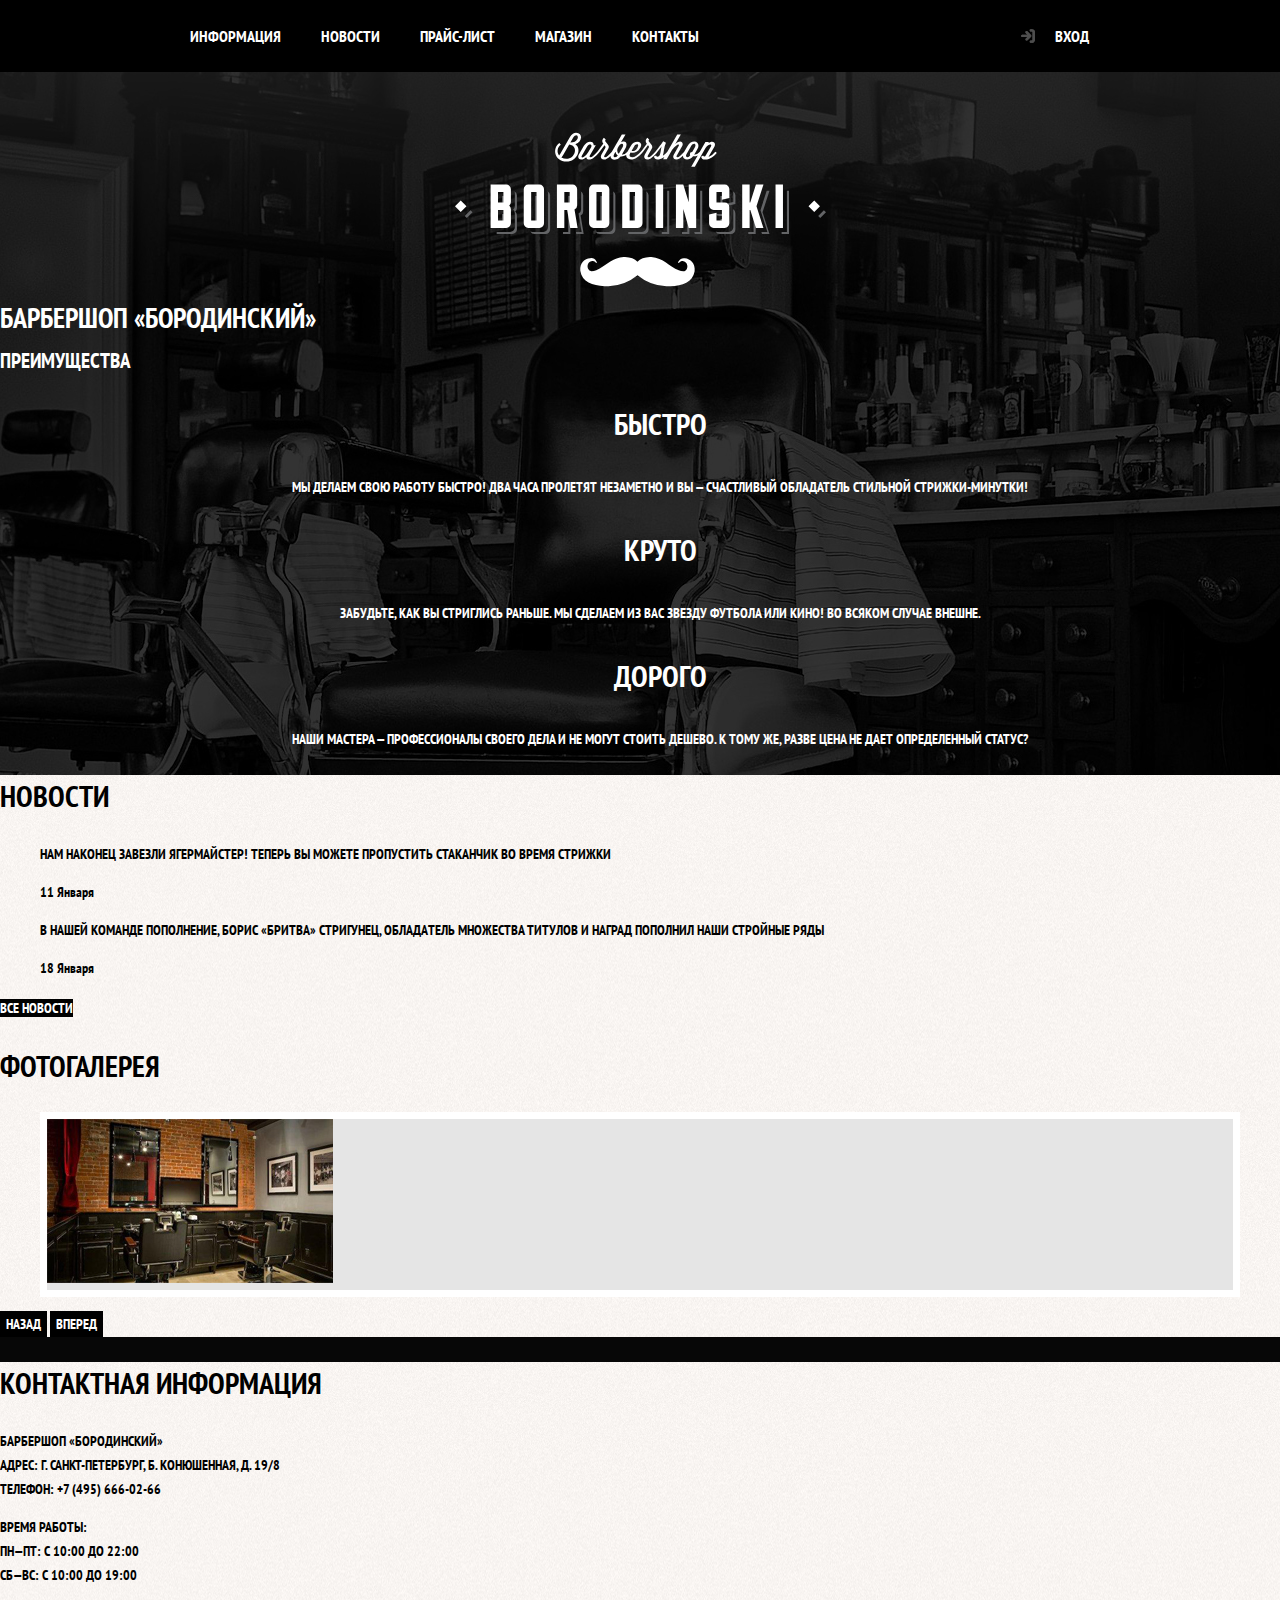
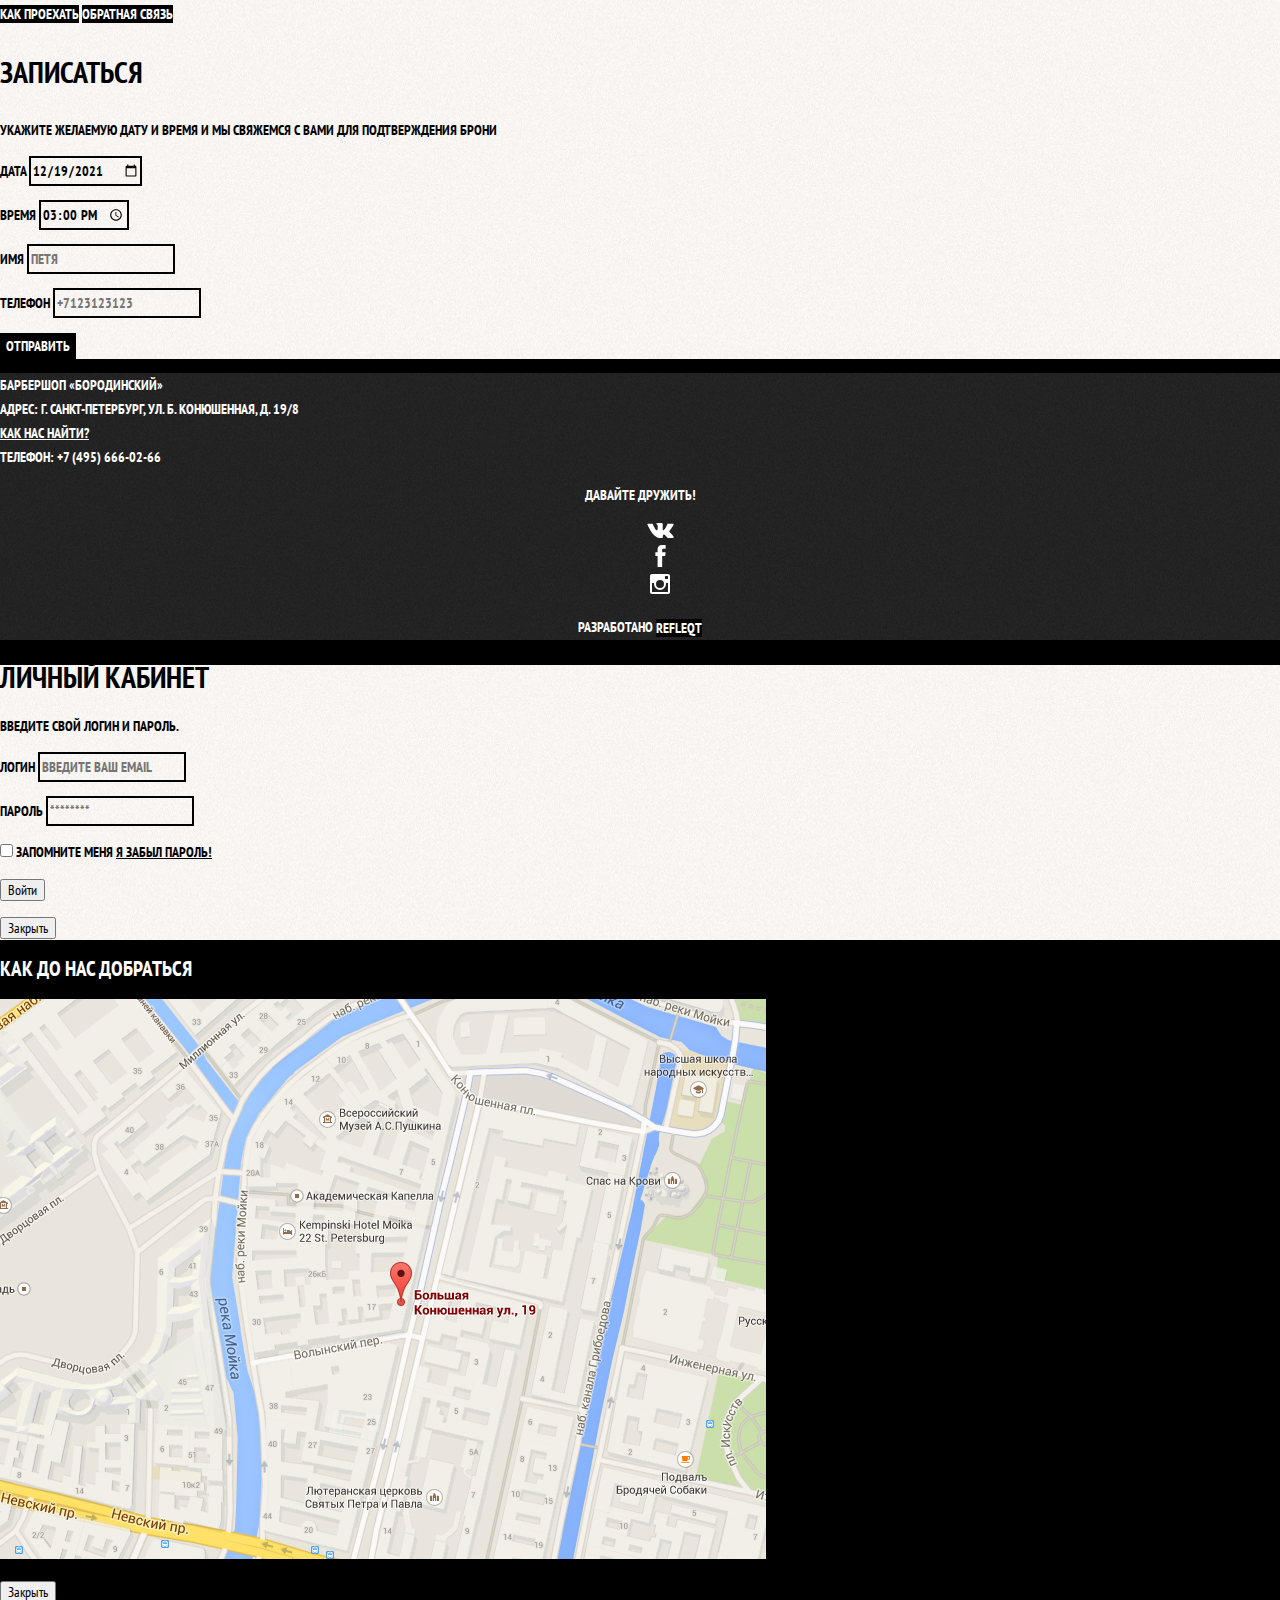
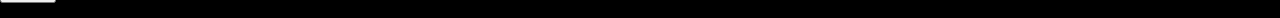
==== index.html @ fb3fcb8c "made a fully styled header with flexbox" ====
<!DOCTYPE html>
<html lang="ru">
  <head>
    <meta charset="UTF-8" />
    <title>Барбершоп «Бородинский»</title>
    <link rel="preconnect" href="https://fonts.googleapis.com" />
    <link rel="preconnect" href="https://fonts.gstatic.com" crossorigin />
    <link
      href="https://fonts.googleapis.com/css2?family=PT+Sans+Narrow:wght@400;700&display=swap subset=latin, cyrillic"
      rel="stylesheet"
    />
    <link rel="stylesheet" type="text/css" href="normalize.css" />
    <link rel="stylesheet" type="text/css" href="style.css" />
  </head>
  <body>
    <header>
      <nav class="main-navigation">
        <a class="main-logo" href="#"
          ><img
            src="img/index-logo.svg"
            width="371"
            height="155"
            alt="Логотип Барбершоп «Бородинский»"
        /></a>
        <div class="navigation-wrapper">
          <div class="container">
            <ul class="site-navigation">
              <li><a href="info.html">Информация</a></li>
              <li><a href="news.html">Новости</a></li>
              <li><a href="price.html">Прайс-лист</a></li>
              <li><a href="catalog.html">Магазин</a></li>
              <li><a href="contact.html">Контакты</a></li>
            </ul>
            <div class="user-navigation">
              <svg
                class="login-icon"
                xmlns="http://www.w3.org/2000/svg"
                width="16"
                height="16"
                viewBox="0 0 16 16"
              >
                <path
                  d="M7.31 9.06l-.08.07-1.43 1.46a1.24 1.24 0 0 0-.23.32 1.17 1.17 0 0 0 .19 1.33 1.15 1.15 0 0 0 .95.37 1.18 1.18 0 0 0 .79-.37l1.85-1.86 1.72-1.72a1.15 1.15 0 0 0 .19-.27 1.11 1.11 0 0 0 .12-.6 1 1 0 0 0-.21-.58c-.14-.17-.29-.32-.44-.48L7.34 3.34a1.1 1.1 0 0 0-1-.28 1.12 1.12 0 0 0-.7.41 1.14 1.14 0 0 0-.27.67 1.19 1.19 0 0 0 .39 1l1.5 1.5.08.08H2.1a1.21 1.21 0 0 0-.72.42 1.15 1.15 0 0 0-.24 1 1.12 1.12 0 0 0 .39.62 1.14 1.14 0 0 0 .78.29h5zM12.51 8v3.93a.59.59 0 0 1-.26.5.67.67 0 0 1-.41.11h-1.27a1.18 1.18 0 0 0-.66.42 1.17 1.17 0 0 0 .21 1.67 1.1 1.1 0 0 0 .69.24h1a6 6 0 0 0 .64 0 2.32 2.32 0 0 0 .73-.24 3 3 0 0 0 .62-.42 3.14 3.14 0 0 0 .71-.86 2.88 2.88 0 0 0 .35-1.42v-8.2a2.51 2.51 0 0 0-.26-.9 3.05 3.05 0 0 0-.88-1.07 2.88 2.88 0 0 0-1.78-.62h-1.32a1.15 1.15 0 0 0-.65.37 1.12 1.12 0 0 0-.31.73 1.1 1.1 0 0 0 .18.67 1.13 1.13 0 0 0 1 .56h1.18a.62.62 0 0 1 .55.56v3.94z"
                  fill="#fff"
                />
                <path
                  d="M7.31 9.06h-5a1.14 1.14 0 0 1-.78-.29 1.12 1.12 0 0 1-.39-.62 1.15 1.15 0 0 1 .24-1 1.21 1.21 0 0 1 .72-.45h5.24l-.08-.08-1.5-1.5a1.19 1.19 0 0 1-.39-1 1.14 1.14 0 0 1 .27-.67 1.12 1.12 0 0 1 .7-.41 1.1 1.1 0 0 1 1 .28l3.39 3.38c.15.15.3.31.44.48a1 1 0 0 1 .21.58 1.11 1.11 0 0 1-.12.6 1.15 1.15 0 0 1-.19.27l-1.72 1.75-1.84 1.86a1.18 1.18 0 0 1-.79.37 1.15 1.15 0 0 1-.95-.37 1.17 1.17 0 0 1-.19-1.33 1.24 1.24 0 0 1 .23-.32l1.43-1.44.08-.07z"
                  fill="#fff"
                />
                <path
                  d="M12.51 8V4.06a.62.62 0 0 0-.51-.57h-1.18a1.13 1.13 0 0 1-1-.56 1.1 1.1 0 0 1-.18-.67 1.12 1.12 0 0 1 .36-.75 1.15 1.15 0 0 1 .65-.37h1.32a2.88 2.88 0 0 1 1.78.62 3.05 3.05 0 0 1 .85 1.04 2.51 2.51 0 0 1 .26.9v8.2a2.88 2.88 0 0 1-.35 1.42 3.14 3.14 0 0 1-.71.86 3 3 0 0 1-.62.42 2.32 2.32 0 0 1-.73.24 5.94 5.94 0 0 1-.64 0h-1a1.1 1.1 0 0 1-.69-.24 1.17 1.17 0 0 1-.21-1.6 1.18 1.18 0 0 1 .66-.42h1.27a.67.67 0 0 0 .41-.11.59.59 0 0 0 .26-.5V8.04z"
                  fill="#fff"
                />
              </svg>
              <a href="login.html">Вход</a>
            </div>
          </div>
        </div>
      </nav>
    </header>
    <main>
      <h1>Барбершоп «Бородинский»</h1>
      <section>
        <h2>Преимущества</h2>
        <ul class="features-list">
          <li class="features-item">
            <h3>Быстро</h3>
            <p>
              Мы делаем свою работу быстро! два часа пролетят незаметно и вы —
              счастливый обладатель стильной стрижки-минутки!
            </p>
          </li>
          <li class="features-item">
            <h3>Круто</h3>
            <p>
              Забудьте, как вы стриглись раньше. Мы сделаем из вас звезду
              футбола или кино! Во всяком случае внешне.
            </p>
          </li>
          <li class="features-item">
            <h3>Дорого</h3>
            <p>
              Наши мастера — профессионалы своего дела и не могут стоить дешево.
              К тому же, разве цена не дает определенный статус?
            </p>
          </li>
        </ul>
      </section>
      <div class="index-columns">
        <section>
          <h2>Новости</h2>
          <ul class="news-list">
            <li class="news-item">
              <p>
                Нам наконец завезли ягермайстер! Теперь вы можете пропустить
                стаканчик во время стрижки
              </p>
              <time datetime="2019-01-11">11 Января</time>
            </li>
            <li class="news-item">
              <p>
                В нашей команде пополнение, борис «бритва» стригунец, обладaтель
                множества титулов и наград пополнил наши стройные ряды
              </p>
              <time datetime="2016-01-18">18 Января</time>
            </li>
          </ul>
          <a href="news.html" class="button">Все новости</a>
        </section>
        <section>
          <h2>Фотогалерея</h2>
          <figure class="gallery-content">
            <a href="#">
              <img
                src="img/photogallery.jpg"
                width="286"
                height="164"
                alt="Интерьер"
              />
            </a>
          </figure>
          <button type="button" class="button">Назад</button>
          <button type="button" class="button">Вперед</button>
        </section>
      </div>
      <div class="index-columns">
        <section>
          <h2>Контактная информация</h2>
          <p>
            Барбершоп «бородинский»<br />
            Адрес: г. санкт-петербург, б. конюшенная, д. 19/8<br />
            Телефон: +7 (495) 666-02-66
          </p>
          <p>
            Время работы:<br />
            Пн—пт: с 10:00 до 22:00<br />
            Сб—вс: с 10:00 до 19:00
          </p>
          <a href="map.html" class="button">Как проехать</a>
          <a href="contacts.html" class="button">Обратная связь</a>
        </section>

        <section>
          <h2>Записаться</h2>
          <p>
            Укажите желаемую дату и время и мы свяжемся с вами для подтверждения
            брони
          </p>
          <div class="appointments">
            <form action="http://barbr/" method="post">
              <p>
                <label for="appointment-date">Дата</label>
                <input
                  id="appointment-date"
                  type="date"
                  name="date"
                  value="2021-12-19"
                />
              </p>
              <p>
                <label for="appointment-time">Время</label>
                <input
                  id="appointment-time"
                  type="time"
                  name="time"
                  value="15:00"
                />
              </p>
              <p>
                <label for="appointment-name">Имя</label>
                <input
                  id="appointment-name"
                  type="text"
                  name="name"
                  value=""
                  placeholder="Петя"
                />
              </p>
              <p>
                <label for="appointment-phone">Телефон</label>
                <input
                  id="appointment-phone"
                  type="phone"
                  name="phone"
                  value=""
                  placeholder="+7123123123"
                />
              </p>
              <button type="submit" class="button">Отправить</button>
            </form>
          </div>
        </section>
      </div>
    </main>

    <footer class="main-footer">
      <div class="footer-contacts">
        <p>
          Барбершоп «бородинский»<br />
          Адрес: г. санкт-петербург, ул. б. конюшенная, д. 19/8<br />
          <a href="map.html">Как нас найти?</a><br />
          Телефон: +7 (495) 666-02-66
        </p>
      </div>
      <div class="footer-socials">
        <p>Давайте дружить!</p>
        <ul>
          <li>
            <a href="#"><img src="img/vk-icon.svg" /></a>
          </li>
          <li>
            <a href="#"><img src="img/fb-icon.svg" /></a>
          </li>
          <li>
            <a href="#"><img src="img/ig-icon.svg" /></a>
          </li>
        </ul>
      </div>
      <div class="footer-copyright">
        <p>
          Разработано
          <a class="button" href="refleqt.ru">REFLEQT</a>
        </p>
      </div>
    </footer>
    <section class="modal modal-login">
      <h2>Личный кабинет</h2>
      <p>Введите свой логин и пароль.</p>
      <form class="login-form" action="http://barbr/login.html" method="post">
        <p>
          <label for="user-login">Логин</label>
          <input
            id="user-login"
            type="email"
            name="email"
            placeholder="Введите ваш email"
          />
        </p>
        <p>
          <label for="user-password">Пароль</label>
          <input
            id="user-password"
            type="password"
            name="password"
            placeholder="********"
          />
        </p>
        <p>
          <input type="checkbox" name="remember" id="remember" />
          <label class="login-checkbox" for="remeber">Запомните меня</label>
          <a href="#" class="restore">Я забыл пароль!</a>
        </p>
        <p>
          <button type="submit" name="Войти">Войти</button>
        </p>
      </form>
      <button type="button">Закрыть</button>
    </section>

    <section>
      <h2>Как до нас добраться</h2>
      <p>
        <img
          src="img/map.jpg"
          height="560"
          width="766"
          alt="Офис компании по адресу: ул. Большая Конюшенная д. 19/8 Санкт-Петербург"
        />
      </p>
      <p>
        <button type="button">Закрыть</button>
      </p>
    </section>
  </body>
</html>
---- style.css ----
body {
  margin: 0px;
  padding: 0px;
  font-family: "PT Sans Narrow", Arial, sans-serif;
  font-size: 14px;
  line-height: 24px;
  font-weight: 700;
  color: #ffffff;
  text-transform: uppercase;
  background-color: #000000;
  background-image: url(img/background.jpg);
  background-position: top, center;
  background-repeat: no-repeat;
}

a {
  text-decoration: none;
}

.button {
  font: inherit;
  text-align: center;
  text-transform: uppercase;
  color: white;
  background-color: black;
  vertical-align: middle;
  border: none;
}

.button:hover,
.button:focus,
.button:active {
  background-color: #663d15;
}

.container {
  width: 940px;
  margin: 0 auto;
  padding: 0 10px;
}

.navigation-wrapper {
  background-color: #000000;
  width: 100%;
  margin-bottom: 60px;
  height: 72px;
}

.main-navigation {
  font-size: 16px;
  line-height: 20px;
  color: #ffffff;
  display: flex;
  flex-direction: column;
  align-items: center;
}

.main-logo {
  order: 2;
  width: 371px;
  height: 155px;
}

.site-navigation,
.user-navigation {
  list-style: none;
  padding: 0;
  margin: 0;
}

.navigation-wrapper .container {
  display: flex;
  justify-content: space-between;
  align-items: center;
}

.site-navigation {
  display: flex;
}

.site-navigation a {
  display: flex;
  color: inherit;
  padding: 26px 20px;
  align-content: center;
}

.user-navigation {
  display: flex;
  justify-content: space-between;
  position: relative;
}

.login-icon {
  position: absolute;
  top: 28px;
  left: 19px;
}

.login-icon path {
  fill: #4d4d4d;
}

.login-icon path:hover {
}

.user-navigation a {
  color: inherit;
  padding: 26px 21px 26px 54px;
}

.site-navigation li:hover,
.site-navigation li:focus,
.user-navigation a:hover {
  background-color: #242424;
}

.user-navigation:hover path {
  fill: #ffffff;
}

.features-list {
  list-style: none;
}

.features-item {
  text-align: center;
}

.features-item h3 {
  font-size: 30px;
  line-height: 42px;
}

.index-columns {
  color: black;
  background-color: #f8f5f2;
  background-image: url(img/background-pattern.jpg);
  background-repeat: repeat;
  background-position: 0 0;
}

.index-columns h2 {
  font-size: 30px;
  line-height: 42px;
}

.news-list {
  list-style: none;
}

.news-item time {
  text-transform: none;
}

.gallery-content {
  background-color: #e5e5e5;
  border: 7px solid #ffffff;
}

.appointments input {
  font: inherit;
  text-transform: uppercase;
  border: 2px solid #000000;
  background-color: transparent;
  outline: none;
}

.appointments input:focus {
  border: 2px solid #663d15;
}

.main-footer {
  color: #ffffff;
  background-color: #212121;
  background-image: url(img/footer-pattern.png);
  background-repeat: repeat;
  background-position: 0 0;
}

.footer-contacts a {
  color: #ffffff;
  text-decoration: underline;
}

.footer-socials {
  text-align: center;
}

.footer-socials ul {
  list-style: none;
}

.footer-copyright {
  text-align: center;
}

.footer-copyright .button:hover,
.footer-copyright .button:focus {
  color: #000000;
  background-color: #ffffff;
}

.modal {
  background-color: #f8f5f2;
  background-image: url(img/background-pattern.jpg);
  background-position: 0 0;
  background-repeat: repeat;
  color: #000000;
}

.modal h2 {
  font-size: 30px;
  line-height: 24px;
}

.login-form input[type="email"],
.login-form input[type="password"] {
  font: inherit;
  color: #000000;
  text-transform: uppercase;
  background-color: transparent;
  outline: none;
  border: 2px solid #000000;
}

.login-form input:hover {
  border-color: #663d15;
}

.login-checkbox :hover,
.login-checkbox :focus {
  color: #663d15;
}

.restore {
  color: #000000;
  text-decoration: underline;
}
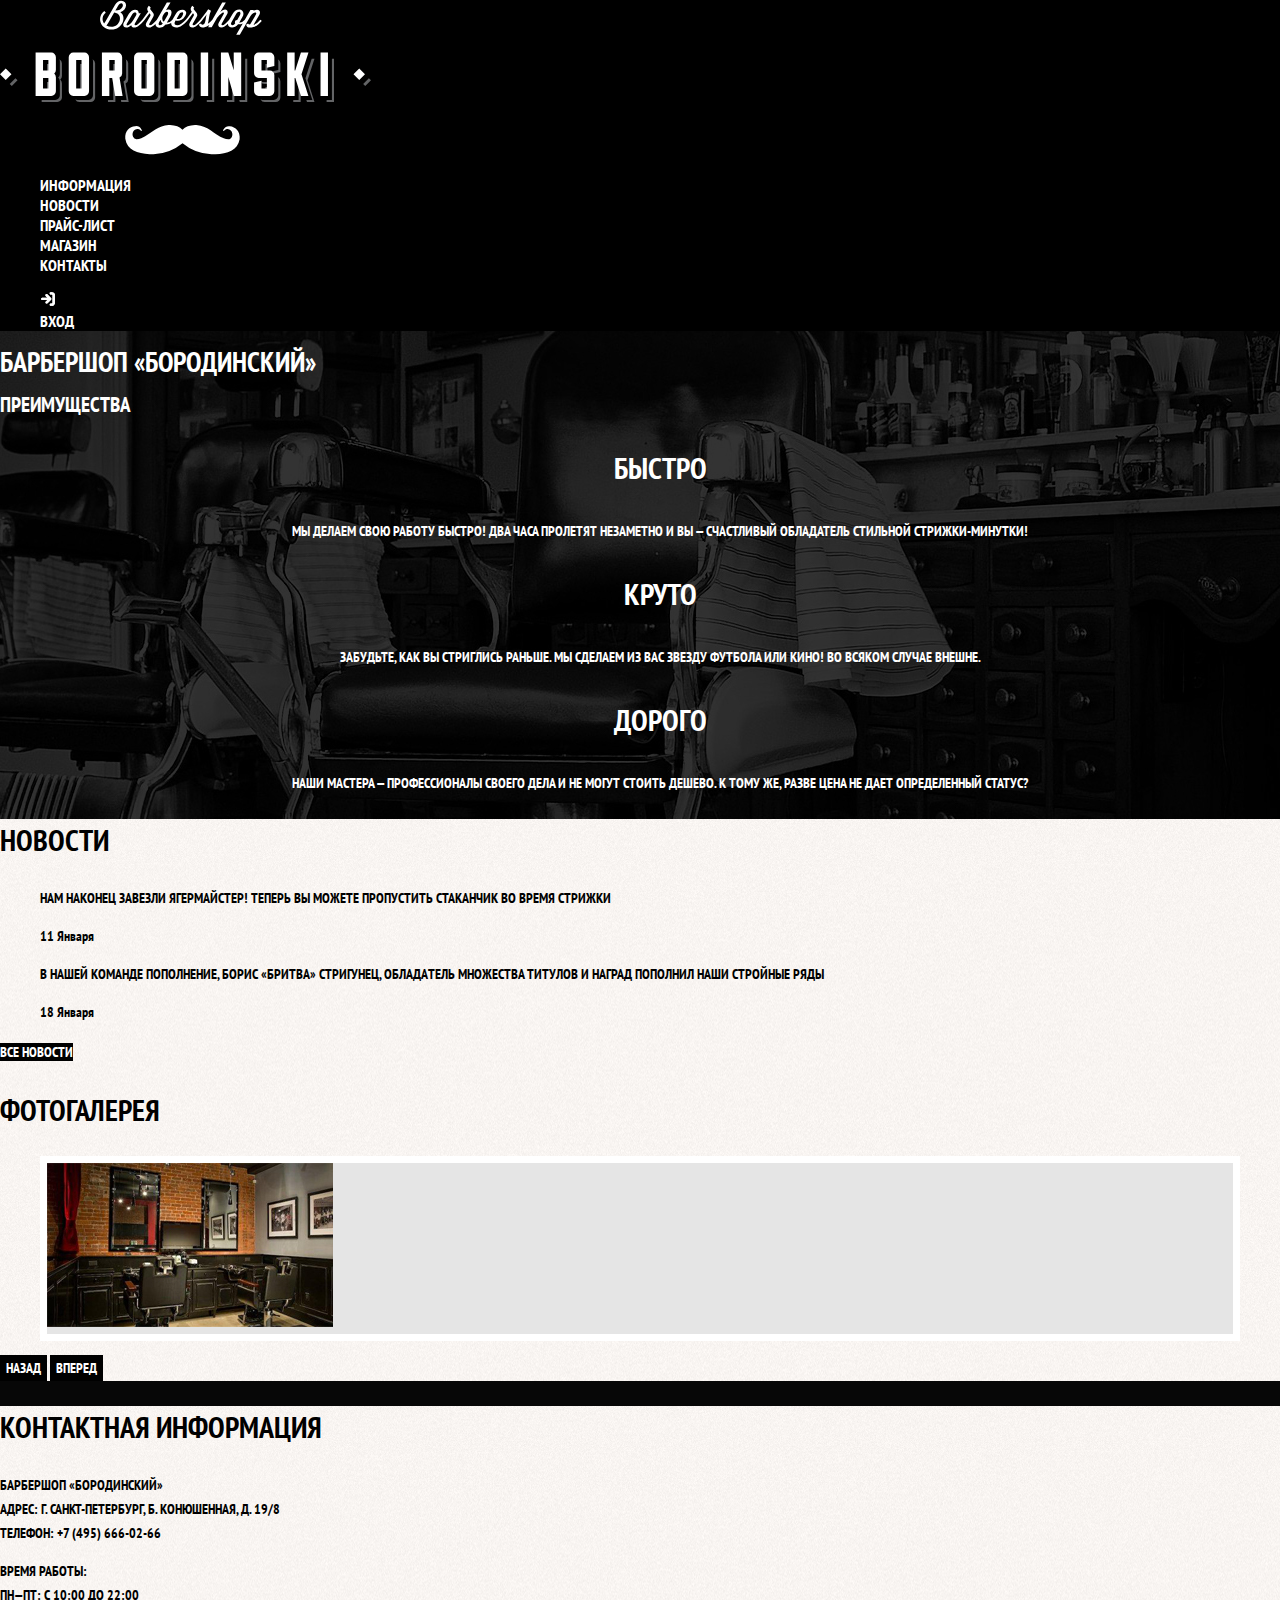
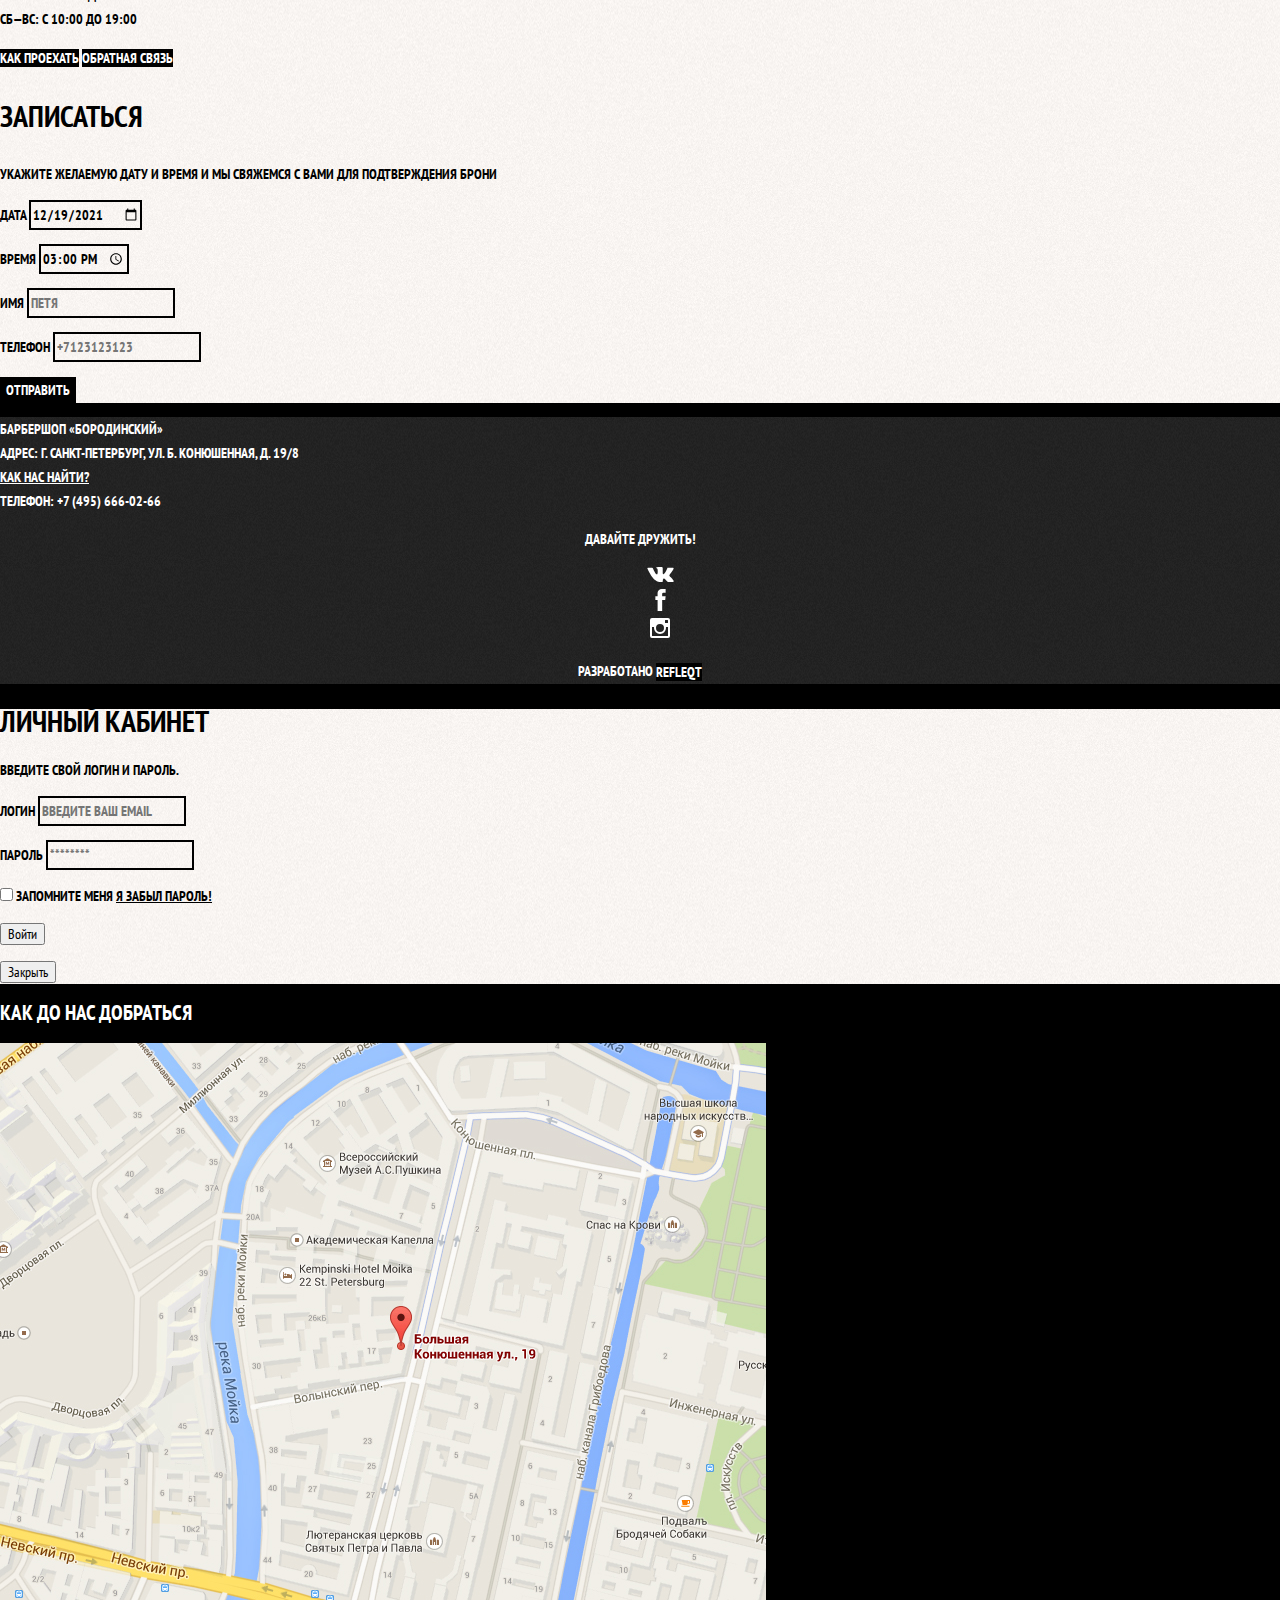
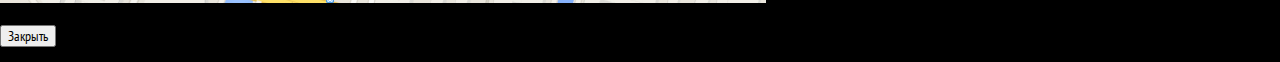
==== commit 737361c8: "Revert "made a fully styled header with flexbox"" ====
--- a/index.html
+++ b/index.html
@@ -1,275 +1,173 @@
 <!DOCTYPE html>
 <html lang="ru">
-  <head>
-    <meta charset="UTF-8" />
-    <title>Барбершоп «Бородинский»</title>
-    <link rel="preconnect" href="https://fonts.googleapis.com" />
-    <link rel="preconnect" href="https://fonts.gstatic.com" crossorigin />
-    <link
-      href="https://fonts.googleapis.com/css2?family=PT+Sans+Narrow:wght@400;700&display=swap subset=latin, cyrillic"
-      rel="stylesheet"
-    />
-    <link rel="stylesheet" type="text/css" href="normalize.css" />
-    <link rel="stylesheet" type="text/css" href="style.css" />
-  </head>
-  <body>
-    <header>
-      <nav class="main-navigation">
-        <a class="main-logo" href="#"
-          ><img
-            src="img/index-logo.svg"
-            width="371"
-            height="155"
-            alt="Логотип Барбершоп «Бородинский»"
-        /></a>
-        <div class="navigation-wrapper">
-          <div class="container">
-            <ul class="site-navigation">
-              <li><a href="info.html">Информация</a></li>
-              <li><a href="news.html">Новости</a></li>
-              <li><a href="price.html">Прайс-лист</a></li>
-              <li><a href="catalog.html">Магазин</a></li>
-              <li><a href="contact.html">Контакты</a></li>
-            </ul>
-            <div class="user-navigation">
-              <svg
-                class="login-icon"
-                xmlns="http://www.w3.org/2000/svg"
-                width="16"
-                height="16"
-                viewBox="0 0 16 16"
-              >
-                <path
-                  d="M7.31 9.06l-.08.07-1.43 1.46a1.24 1.24 0 0 0-.23.32 1.17 1.17 0 0 0 .19 1.33 1.15 1.15 0 0 0 .95.37 1.18 1.18 0 0 0 .79-.37l1.85-1.86 1.72-1.72a1.15 1.15 0 0 0 .19-.27 1.11 1.11 0 0 0 .12-.6 1 1 0 0 0-.21-.58c-.14-.17-.29-.32-.44-.48L7.34 3.34a1.1 1.1 0 0 0-1-.28 1.12 1.12 0 0 0-.7.41 1.14 1.14 0 0 0-.27.67 1.19 1.19 0 0 0 .39 1l1.5 1.5.08.08H2.1a1.21 1.21 0 0 0-.72.42 1.15 1.15 0 0 0-.24 1 1.12 1.12 0 0 0 .39.62 1.14 1.14 0 0 0 .78.29h5zM12.51 8v3.93a.59.59 0 0 1-.26.5.67.67 0 0 1-.41.11h-1.27a1.18 1.18 0 0 0-.66.42 1.17 1.17 0 0 0 .21 1.67 1.1 1.1 0 0 0 .69.24h1a6 6 0 0 0 .64 0 2.32 2.32 0 0 0 .73-.24 3 3 0 0 0 .62-.42 3.14 3.14 0 0 0 .71-.86 2.88 2.88 0 0 0 .35-1.42v-8.2a2.51 2.51 0 0 0-.26-.9 3.05 3.05 0 0 0-.88-1.07 2.88 2.88 0 0 0-1.78-.62h-1.32a1.15 1.15 0 0 0-.65.37 1.12 1.12 0 0 0-.31.73 1.1 1.1 0 0 0 .18.67 1.13 1.13 0 0 0 1 .56h1.18a.62.62 0 0 1 .55.56v3.94z"
-                  fill="#fff"
-                />
-                <path
-                  d="M7.31 9.06h-5a1.14 1.14 0 0 1-.78-.29 1.12 1.12 0 0 1-.39-.62 1.15 1.15 0 0 1 .24-1 1.21 1.21 0 0 1 .72-.45h5.24l-.08-.08-1.5-1.5a1.19 1.19 0 0 1-.39-1 1.14 1.14 0 0 1 .27-.67 1.12 1.12 0 0 1 .7-.41 1.1 1.1 0 0 1 1 .28l3.39 3.38c.15.15.3.31.44.48a1 1 0 0 1 .21.58 1.11 1.11 0 0 1-.12.6 1.15 1.15 0 0 1-.19.27l-1.72 1.75-1.84 1.86a1.18 1.18 0 0 1-.79.37 1.15 1.15 0 0 1-.95-.37 1.17 1.17 0 0 1-.19-1.33 1.24 1.24 0 0 1 .23-.32l1.43-1.44.08-.07z"
-                  fill="#fff"
-                />
-                <path
-                  d="M12.51 8V4.06a.62.62 0 0 0-.51-.57h-1.18a1.13 1.13 0 0 1-1-.56 1.1 1.1 0 0 1-.18-.67 1.12 1.12 0 0 1 .36-.75 1.15 1.15 0 0 1 .65-.37h1.32a2.88 2.88 0 0 1 1.78.62 3.05 3.05 0 0 1 .85 1.04 2.51 2.51 0 0 1 .26.9v8.2a2.88 2.88 0 0 1-.35 1.42 3.14 3.14 0 0 1-.71.86 3 3 0 0 1-.62.42 2.32 2.32 0 0 1-.73.24 5.94 5.94 0 0 1-.64 0h-1a1.1 1.1 0 0 1-.69-.24 1.17 1.17 0 0 1-.21-1.6 1.18 1.18 0 0 1 .66-.42h1.27a.67.67 0 0 0 .41-.11.59.59 0 0 0 .26-.5V8.04z"
-                  fill="#fff"
-                />
-              </svg>
-              <a href="login.html">Вход</a>
-            </div>
-          </div>
+<head>
+	<meta charset="UTF-8">
+	<title>Барбершоп «Бородинский»</title>
+	<link rel="preconnect" href="https://fonts.googleapis.com">
+	<link rel="preconnect" href="https://fonts.gstatic.com" crossorigin>
+	<link href="https://fonts.googleapis.com/css2?family=PT+Sans+Narrow:wght@400;700&display=swap subset=latin, cyrillic" rel="stylesheet">
+	<link rel="stylesheet" type="text/css" href="normalize.css">
+	<link rel="stylesheet" type="text/css" href="style.css">
+</head>
+<body>
+	<header>
+		<nav class="main-navigation">
+			 <a>
+				<img src="img/index-logo.svg" width="371" height="155" alt="Логотип Барбершоп «Бородинский»">
+			 </a>
+			<ul class="site-navigation">
+				<li><a href="info.html">Информация</a></li>
+				<li><a href="news.html">Новости</a></li>
+				<li><a href="price.html">Прайс-лист</a></li>
+				<li><a href="catalog.html">Магазин</a></li>
+				<li><a href="contact.html">Контакты</a></li>
+			</ul>
+			<ul class="user-navigation">
+				<li><img src="img/login-icon.svg"></li>
+				<li><a href="login.html">Вход</a></li>
+			</ul>
+		</nav>
+	</header>
+	<main>
+		<h1>Барбершоп «Бородинский»</h1>
+		<section>
+			<h2>Преимущества</h2>
+			<ul class="features-list">
+				<li class="features-item">
+					<h3>Быстро</h3>
+					<p>Мы делаем свою работу быстро! два часа пролетят незаметно и вы — счастливый обладатель стильной стрижки-минутки!</p>
+				</li>
+				<li class="features-item">
+					<h3>Круто</h3>
+					<p>Забудьте, как вы стриглись раньше. Мы сделаем из вас звезду футбола или кино! Во всяком случае внешне.</p>
+				</li>
+				<li class="features-item">
+					<h3>Дорого</h3>
+					<p>Наши мастера — профессионалы своего дела и не могут стоить дешево. К тому же, разве цена не дает определенный статус?</p>
+				</li>
+			</ul>
+		</section>
+		<div class="index-columns">
+			<section>
+				<h2>Новости</h2>
+				<ul class="news-list">
+					<li class="news-item">
+						<p>Нам наконец завезли ягермайстер! Теперь вы можете пропустить стаканчик во время стрижки</p>
+						<time datetime="2019-01-11">11 Января</time>
+					</li>
+					<li class="news-item">
+						<p>В нашей команде пополнение, борис «бритва» стригунец, обладaтель множества титулов и наград пополнил наши стройные ряды</p>
+						<time datetime="2016-01-18">18 Января</time>
+					</li>
+				</ul>
+				<a href="news.html" class="button">Все новости</a>
+			</section>
+			<section>
+				<h2>Фотогалерея</h2>
+				<figure class="gallery-content">
+					<a href="#">
+						<img src="img/photogallery.jpg" width="286" height="164" alt="Интерьер">
+					</a>
+				</figure>
+				<button type="button" class="button">Назад</button>
+				<button type="button" class="button">Вперед</button>
+			</section>
+		</div>
+		<div class="index-columns">
+			<section>
+				<h2>Контактная информация</h2>
+				<p>
+					Барбершоп «бородинский»<br>
+					Адрес: г. санкт-петербург, б. конюшенная, д. 19/8<br>
+					Телефон: +7 (495) 666-02-66
+				</p>
+				<p>
+					Время работы:<br> 
+					Пн—пт: с 10:00 до 22:00<br>
+					Сб—вс: с 10:00 до 19:00
+				</p>
+				<a href="map.html" class="button">Как проехать</a>
+				<a href="contacts.html" class="button">Обратная связь</a>
+			</section>
+			
+			<section>
+				<h2>Записаться</h2>
+				<p>Укажите желаемую дату и время и мы свяжемся с вами для подтверждения брони</p>
+				<div class="appointments">
+					<form action="http://barbr/" method="post">
+						<p>
+							<label for="appointment-date">Дата</label> <input id="appointment-date" type="date" name="date" value="2021-12-19">
+						</p>
+						<p>
+							<label for="appointment-time">Время</label> <input id="appointment-time" type="time" name="time" value="15:00">
+						</p>
+						<p>
+							<label for="appointment-name">Имя</label> <input id="appointment-name" type="text" name="name" value="" placeholder="Петя">
+						</p>
+						<p>
+							<label for="appointment-phone">Телефон</label> <input id="appointment-phone" type="phone" name="phone" value="" placeholder="+7123123123">
+						</p>
+						<button type="submit" class="button">Отправить</button>
+					</form>
+				</div>
+			</section>
+		</div>
+	</main>
+
+	<footer class="main-footer">
+		<div class="footer-contacts">
+			<p>Барбершоп «бородинский»<br>
+			   Адрес: г. санкт-петербург, ул. б. конюшенная, д. 19/8<br>
+			   <a href="map.html">Как нас найти?</a><br>
+			   Телефон: +7 (495) 666-02-66
+			</p>
+		</div>
+        <div  class="footer-socials">
+        	<p>Давайте дружить!</p>
+        	<ul>
+        		<li><a href="#"><img src="img/vk-icon.svg"></a></li>
+        		<li><a href="#"><img src="img/fb-icon.svg"></a></li>
+        		<li><a href="#"><img src="img/ig-icon.svg"></a></li>
+        	</ul>
         </div>
-      </nav>
-    </header>
-    <main>
-      <h1>Барбершоп «Бородинский»</h1>
-      <section>
-        <h2>Преимущества</h2>
-        <ul class="features-list">
-          <li class="features-item">
-            <h3>Быстро</h3>
-            <p>
-              Мы делаем свою работу быстро! два часа пролетят незаметно и вы —
-              счастливый обладатель стильной стрижки-минутки!
-            </p>
-          </li>
-          <li class="features-item">
-            <h3>Круто</h3>
-            <p>
-              Забудьте, как вы стриглись раньше. Мы сделаем из вас звезду
-              футбола или кино! Во всяком случае внешне.
-            </p>
-          </li>
-          <li class="features-item">
-            <h3>Дорого</h3>
-            <p>
-              Наши мастера — профессионалы своего дела и не могут стоить дешево.
-              К тому же, разве цена не дает определенный статус?
-            </p>
-          </li>
-        </ul>
-      </section>
-      <div class="index-columns">
-        <section>
-          <h2>Новости</h2>
-          <ul class="news-list">
-            <li class="news-item">
-              <p>
-                Нам наконец завезли ягермайстер! Теперь вы можете пропустить
-                стаканчик во время стрижки
-              </p>
-              <time datetime="2019-01-11">11 Января</time>
-            </li>
-            <li class="news-item">
-              <p>
-                В нашей команде пополнение, борис «бритва» стригунец, обладaтель
-                множества титулов и наград пополнил наши стройные ряды
-              </p>
-              <time datetime="2016-01-18">18 Января</time>
-            </li>
-          </ul>
-          <a href="news.html" class="button">Все новости</a>
-        </section>
-        <section>
-          <h2>Фотогалерея</h2>
-          <figure class="gallery-content">
-            <a href="#">
-              <img
-                src="img/photogallery.jpg"
-                width="286"
-                height="164"
-                alt="Интерьер"
-              />
-            </a>
-          </figure>
-          <button type="button" class="button">Назад</button>
-          <button type="button" class="button">Вперед</button>
-        </section>
-      </div>
-      <div class="index-columns">
-        <section>
-          <h2>Контактная информация</h2>
-          <p>
-            Барбершоп «бородинский»<br />
-            Адрес: г. санкт-петербург, б. конюшенная, д. 19/8<br />
-            Телефон: +7 (495) 666-02-66
-          </p>
-          <p>
-            Время работы:<br />
-            Пн—пт: с 10:00 до 22:00<br />
-            Сб—вс: с 10:00 до 19:00
-          </p>
-          <a href="map.html" class="button">Как проехать</a>
-          <a href="contacts.html" class="button">Обратная связь</a>
-        </section>
+        <div class="footer-copyright">
+        	<p>
+        		Разработано
+        		<a class="button" href="refleqt.ru">REFLEQT</a>
+        	</p>
+        </div>
 
-        <section>
-          <h2>Записаться</h2>
-          <p>
-            Укажите желаемую дату и время и мы свяжемся с вами для подтверждения
-            брони
-          </p>
-          <div class="appointments">
-            <form action="http://barbr/" method="post">
-              <p>
-                <label for="appointment-date">Дата</label>
-                <input
-                  id="appointment-date"
-                  type="date"
-                  name="date"
-                  value="2021-12-19"
-                />
-              </p>
-              <p>
-                <label for="appointment-time">Время</label>
-                <input
-                  id="appointment-time"
-                  type="time"
-                  name="time"
-                  value="15:00"
-                />
-              </p>
-              <p>
-                <label for="appointment-name">Имя</label>
-                <input
-                  id="appointment-name"
-                  type="text"
-                  name="name"
-                  value=""
-                  placeholder="Петя"
-                />
-              </p>
-              <p>
-                <label for="appointment-phone">Телефон</label>
-                <input
-                  id="appointment-phone"
-                  type="phone"
-                  name="phone"
-                  value=""
-                  placeholder="+7123123123"
-                />
-              </p>
-              <button type="submit" class="button">Отправить</button>
-            </form>
-          </div>
-        </section>
-      </div>
-    </main>
+	</footer>
+	<section class="modal modal-login">
+		<h2>Личный кабинет</h2>
+			<p>Введите свой логин и пароль.</p>
+			<form class="login-form" action="http://barbr/login.html" method="post">
+				<p>
+					<label for="user-login">Логин</label> <input id="user-login" type="email" name="email" placeholder="Введите ваш email">
+				</p>
+				<p>
+					<label for="user-password">Пароль</label> <input id="user-password" type="password" name="password" placeholder="********">
+				</p>
+				<p>
+					<input type="checkbox" name="remember" id="remember">
+					<label class="login-checkbox" for="remeber">Запомните меня</label>
+					<a href="#" class="restore">Я забыл пароль!</a>
+				</p>
+				<p>
+					<button type="submit" name="Войти">Войти</button>
+				</p>
+			</form>
+			<button type="button">Закрыть</button>
+	</section>
 
-    <footer class="main-footer">
-      <div class="footer-contacts">
-        <p>
-          Барбершоп «бородинский»<br />
-          Адрес: г. санкт-петербург, ул. б. конюшенная, д. 19/8<br />
-          <a href="map.html">Как нас найти?</a><br />
-          Телефон: +7 (495) 666-02-66
-        </p>
-      </div>
-      <div class="footer-socials">
-        <p>Давайте дружить!</p>
-        <ul>
-          <li>
-            <a href="#"><img src="img/vk-icon.svg" /></a>
-          </li>
-          <li>
-            <a href="#"><img src="img/fb-icon.svg" /></a>
-          </li>
-          <li>
-            <a href="#"><img src="img/ig-icon.svg" /></a>
-          </li>
-        </ul>
-      </div>
-      <div class="footer-copyright">
-        <p>
-          Разработано
-          <a class="button" href="refleqt.ru">REFLEQT</a>
-        </p>
-      </div>
-    </footer>
-    <section class="modal modal-login">
-      <h2>Личный кабинет</h2>
-      <p>Введите свой логин и пароль.</p>
-      <form class="login-form" action="http://barbr/login.html" method="post">
-        <p>
-          <label for="user-login">Логин</label>
-          <input
-            id="user-login"
-            type="email"
-            name="email"
-            placeholder="Введите ваш email"
-          />
-        </p>
-        <p>
-          <label for="user-password">Пароль</label>
-          <input
-            id="user-password"
-            type="password"
-            name="password"
-            placeholder="********"
-          />
-        </p>
-        <p>
-          <input type="checkbox" name="remember" id="remember" />
-          <label class="login-checkbox" for="remeber">Запомните меня</label>
-          <a href="#" class="restore">Я забыл пароль!</a>
-        </p>
-        <p>
-          <button type="submit" name="Войти">Войти</button>
-        </p>
-      </form>
-      <button type="button">Закрыть</button>
-    </section>
-
-    <section>
-      <h2>Как до нас добраться</h2>
-      <p>
-        <img
-          src="img/map.jpg"
-          height="560"
-          width="766"
-          alt="Офис компании по адресу: ул. Большая Конюшенная д. 19/8 Санкт-Петербург"
-        />
-      </p>
-      <p>
-        <button type="button">Закрыть</button>
-      </p>
-    </section>
-  </body>
+	<section>
+		<h2>Как до нас добраться</h2>
+		<p>
+			<img src="img/map.jpg" height="560" width="766" alt="Офис компании по адресу: ул. Большая Конюшенная д. 19/8 Санкт-Петербург">
+		</p>
+		<p>
+			<button type="button">Закрыть</button>
+		</p>
+	</section>
+</body>
 </html>
--- a/style.css
+++ b/style.css
@@ -1,239 +1,178 @@
 body {
-  margin: 0px;
-  padding: 0px;
-  font-family: "PT Sans Narrow", Arial, sans-serif;
-  font-size: 14px;
-  line-height: 24px;
-  font-weight: 700;
-  color: #ffffff;
-  text-transform: uppercase;
-  background-color: #000000;
-  background-image: url(img/background.jpg);
-  background-position: top, center;
-  background-repeat: no-repeat;
+	margin: 0px;
+	padding: 0px;
+	font-family: 'PT Sans Narrow', Arial, sans-serif;
+	font-size: 14px;
+	line-height: 24px;
+	font-weight: 700;
+	color: #ffffff;
+	text-transform: uppercase;
+	background-color: #000000;
+	background-image: url(img/background.jpg);
+	background-position: top, center;
+	background-repeat: no-repeat;
 }
 
 a {
-  text-decoration: none;
+	text-decoration: none;
 }
 
 .button {
-  font: inherit;
-  text-align: center;
-  text-transform: uppercase;
-  color: white;
-  background-color: black;
-  vertical-align: middle;
-  border: none;
+	font: inherit;
+	text-align: center;
+	text-transform: uppercase;
+	color: white;
+	background-color: black;
+	vertical-align: middle;
+	border: none;
 }
 
 .button:hover,
 .button:focus,
 .button:active {
-  background-color: #663d15;
-}
-
-.container {
-  width: 940px;
-  margin: 0 auto;
-  padding: 0 10px;
-}
-
-.navigation-wrapper {
-  background-color: #000000;
-  width: 100%;
-  margin-bottom: 60px;
-  height: 72px;
+	background-color: #663d15;
 }
 
 .main-navigation {
-  font-size: 16px;
-  line-height: 20px;
-  color: #ffffff;
-  display: flex;
-  flex-direction: column;
-  align-items: center;
-}
-
-.main-logo {
-  order: 2;
-  width: 371px;
-  height: 155px;
+	font-size: 16px;
+	line-height: 20px;
+	color: #ffffff;
+	background-color: #000000;
 }
 
 .site-navigation,
 .user-navigation {
-  list-style: none;
-  padding: 0;
-  margin: 0;
+	list-style: none;
 }
 
-.navigation-wrapper .container {
-  display: flex;
-  justify-content: space-between;
-  align-items: center;
+.site-navigation a,
+.user-navigation a {
+	color: inherit;
 }
 
-.site-navigation {
-  display: flex;
-}
-
-.site-navigation a {
-  display: flex;
-  color: inherit;
-  padding: 26px 20px;
-  align-content: center;
-}
-
-.user-navigation {
-  display: flex;
-  justify-content: space-between;
-  position: relative;
-}
-
-.login-icon {
-  position: absolute;
-  top: 28px;
-  left: 19px;
-}
-
-.login-icon path {
-  fill: #4d4d4d;
-}
-
-.login-icon path:hover {
-}
-
-.user-navigation a {
-  color: inherit;
-  padding: 26px 21px 26px 54px;
-}
-
-.site-navigation li:hover,
-.site-navigation li:focus,
-.user-navigation a:hover {
-  background-color: #242424;
-}
-
-.user-navigation:hover path {
-  fill: #ffffff;
+.site-navigation a:hover,
+.site-navigation a:focus,
+.user-navigation a:hover,
+.user-navigation a:focus {
+	background-color: #242424;
 }
 
 .features-list {
-  list-style: none;
+	list-style: none;
 }
 
 .features-item {
-  text-align: center;
+	text-align: center;
 }
 
 .features-item h3 {
-  font-size: 30px;
-  line-height: 42px;
+	font-size: 30px;
+	line-height: 42px;
 }
 
 .index-columns {
-  color: black;
-  background-color: #f8f5f2;
-  background-image: url(img/background-pattern.jpg);
-  background-repeat: repeat;
-  background-position: 0 0;
+	color: black;
+	background-color: #f8f5f2;
+	background-image: url(img/background-pattern.jpg);
+	background-repeat: repeat;
+	background-position: 0 0;
 }
 
 .index-columns h2 {
-  font-size: 30px;
-  line-height: 42px;
+	font-size: 30px;
+	line-height: 42px;
 }
 
 .news-list {
-  list-style: none;
+	list-style: none;
 }
 
 .news-item time {
-  text-transform: none;
+ 	text-transform: none;
 }
 
 .gallery-content {
-  background-color: #e5e5e5;
-  border: 7px solid #ffffff;
+	background-color: #e5e5e5;
+	border: 7px solid #ffffff;
 }
 
 .appointments input {
-  font: inherit;
-  text-transform: uppercase;
-  border: 2px solid #000000;
-  background-color: transparent;
-  outline: none;
+	font: inherit;
+	text-transform: uppercase;
+	border: 2px solid #000000;
+	background-color: transparent;
+	outline: none;
 }
 
-.appointments input:focus {
-  border: 2px solid #663d15;
+.appointments  input:focus {
+	border: 2px solid #663D15;
 }
 
 .main-footer {
-  color: #ffffff;
-  background-color: #212121;
-  background-image: url(img/footer-pattern.png);
-  background-repeat: repeat;
-  background-position: 0 0;
+	color: #ffffff;
+	background-color: #212121;
+	background-image: url(img/footer-pattern.png);
+	background-repeat: repeat;
+	background-position: 0 0;
 }
 
-.footer-contacts a {
-  color: #ffffff;
-  text-decoration: underline;
+.footer-contacts a{
+	color: #ffffff;
+	text-decoration: underline;
 }
 
 .footer-socials {
-  text-align: center;
+	text-align: center;
 }
 
 .footer-socials ul {
-  list-style: none;
+	list-style: none;
 }
 
 .footer-copyright {
-  text-align: center;
+	text-align: center;
 }
 
 .footer-copyright .button:hover,
 .footer-copyright .button:focus {
-  color: #000000;
-  background-color: #ffffff;
+	color: #000000;
+	background-color: #ffffff;
 }
 
 .modal {
-  background-color: #f8f5f2;
-  background-image: url(img/background-pattern.jpg);
-  background-position: 0 0;
-  background-repeat: repeat;
-  color: #000000;
+	background-color: #f8f5f2;
+	background-image: url(img/background-pattern.jpg);
+	background-position: 0 0;
+	background-repeat: repeat;
+	color: #000000;
 }
 
-.modal h2 {
-  font-size: 30px;
-  line-height: 24px;
+.modal h2{
+	font-size: 30px;
+	line-height: 24px;
 }
+
 
 .login-form input[type="email"],
 .login-form input[type="password"] {
-  font: inherit;
-  color: #000000;
-  text-transform: uppercase;
-  background-color: transparent;
-  outline: none;
-  border: 2px solid #000000;
+	font: inherit;
+	color: #000000;
+	text-transform: uppercase;
+	background-color: transparent;
+	outline: none;
+	border: 2px solid #000000;
 }
 
 .login-form input:hover {
-  border-color: #663d15;
+	border-color: #663d15;
 }
 
 .login-checkbox :hover,
 .login-checkbox :focus {
-  color: #663d15;
+	color: #663d15;
 }
 
 .restore {
-  color: #000000;
-  text-decoration: underline;
+	color: #000000;
+	text-decoration: underline;
 }
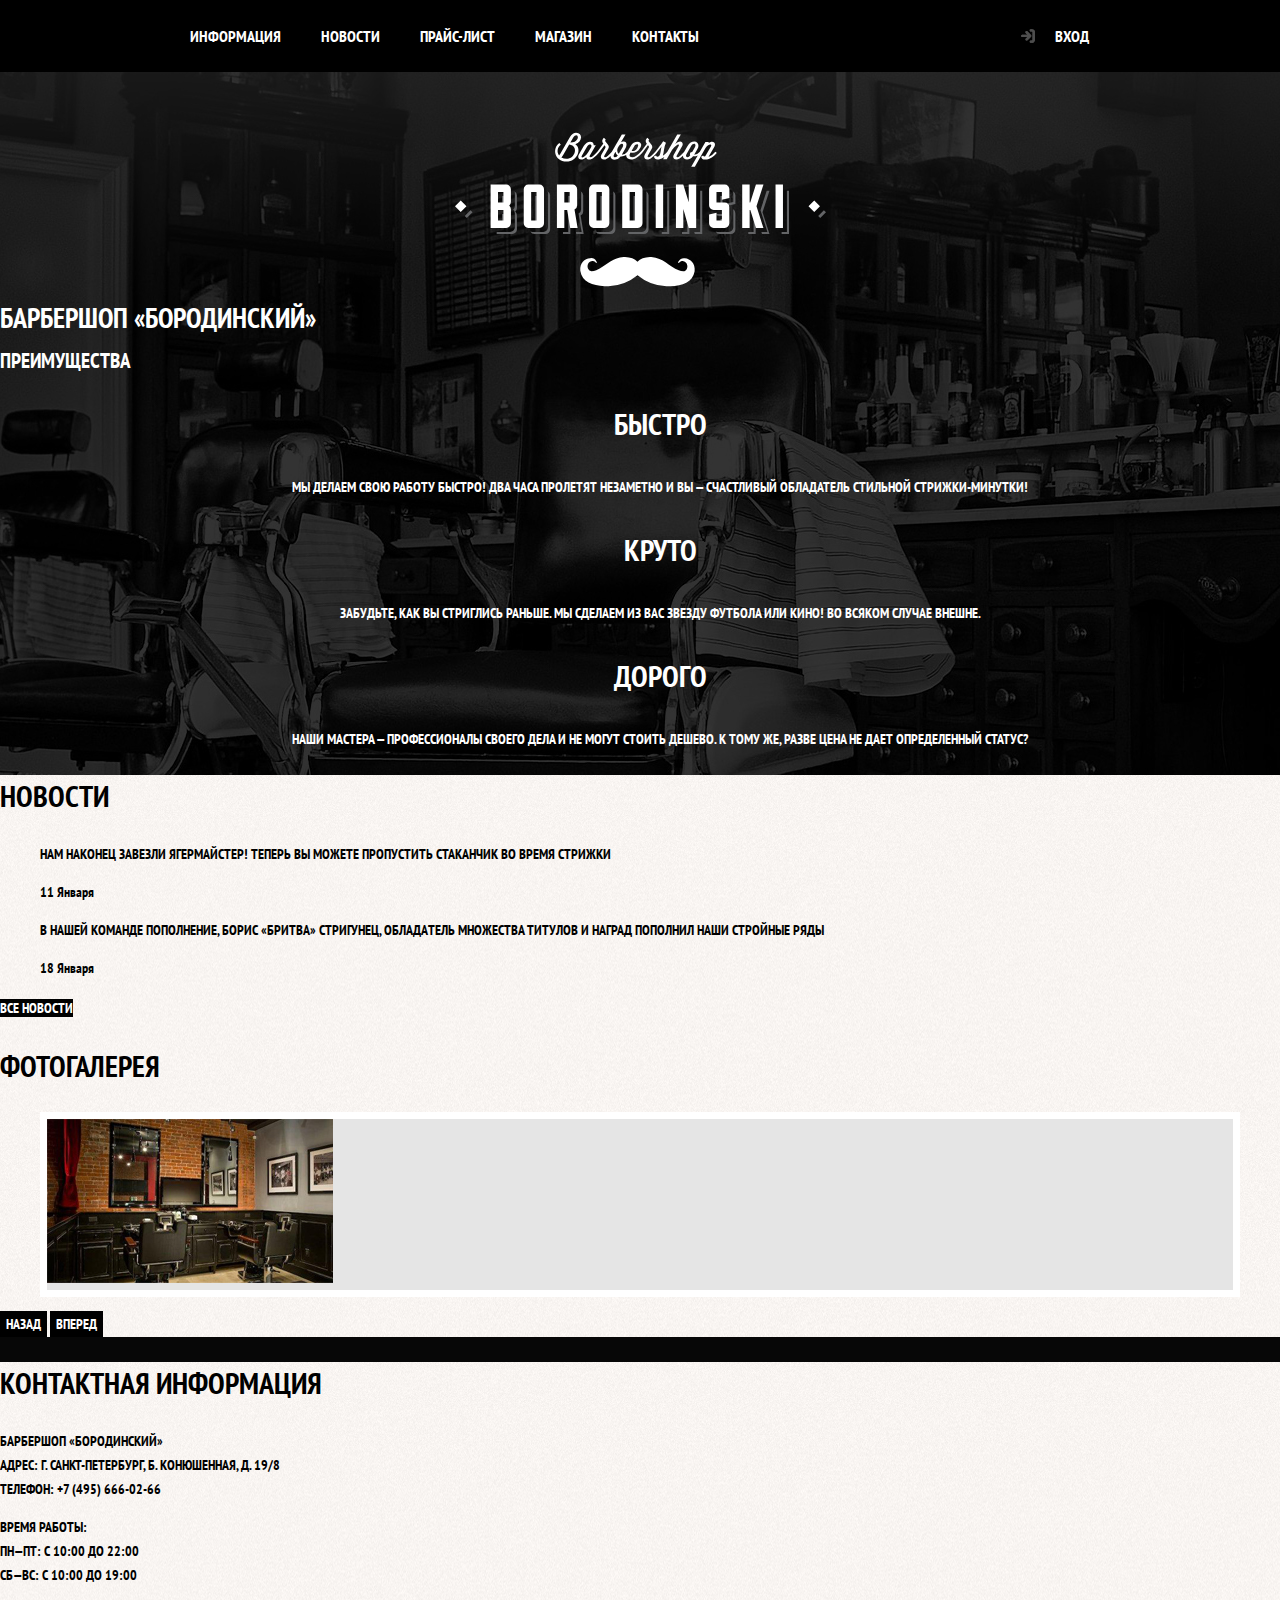
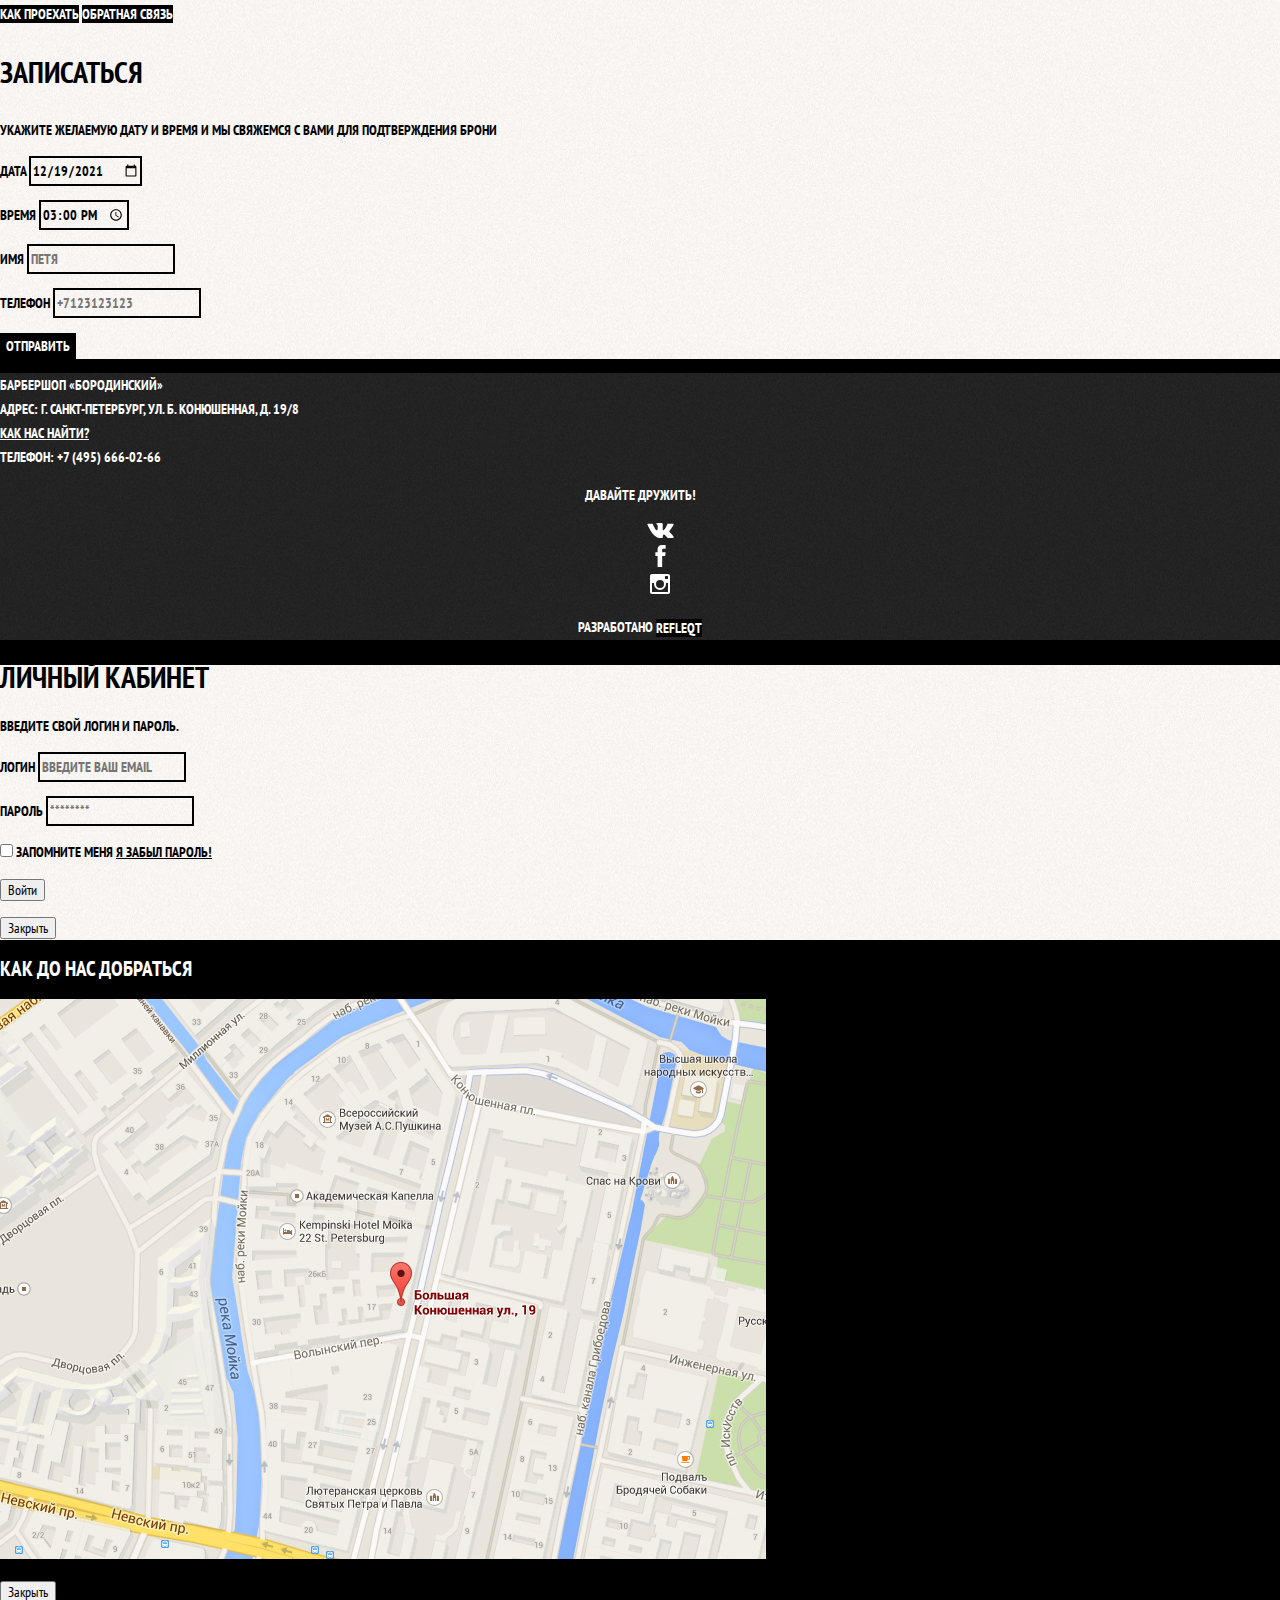
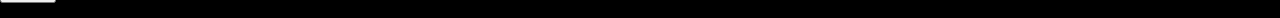
==== commit daf69046: "Revert "Revert "made a fully styled header with flexbox""" ====
--- a/index.html
+++ b/index.html
@@ -1,173 +1,275 @@
 <!DOCTYPE html>
 <html lang="ru">
-<head>
-	<meta charset="UTF-8">
-	<title>Барбершоп «Бородинский»</title>
-	<link rel="preconnect" href="https://fonts.googleapis.com">
-	<link rel="preconnect" href="https://fonts.gstatic.com" crossorigin>
-	<link href="https://fonts.googleapis.com/css2?family=PT+Sans+Narrow:wght@400;700&display=swap subset=latin, cyrillic" rel="stylesheet">
-	<link rel="stylesheet" type="text/css" href="normalize.css">
-	<link rel="stylesheet" type="text/css" href="style.css">
-</head>
-<body>
-	<header>
-		<nav class="main-navigation">
-			 <a>
-				<img src="img/index-logo.svg" width="371" height="155" alt="Логотип Барбершоп «Бородинский»">
-			 </a>
-			<ul class="site-navigation">
-				<li><a href="info.html">Информация</a></li>
-				<li><a href="news.html">Новости</a></li>
-				<li><a href="price.html">Прайс-лист</a></li>
-				<li><a href="catalog.html">Магазин</a></li>
-				<li><a href="contact.html">Контакты</a></li>
-			</ul>
-			<ul class="user-navigation">
-				<li><img src="img/login-icon.svg"></li>
-				<li><a href="login.html">Вход</a></li>
-			</ul>
-		</nav>
-	</header>
-	<main>
-		<h1>Барбершоп «Бородинский»</h1>
-		<section>
-			<h2>Преимущества</h2>
-			<ul class="features-list">
-				<li class="features-item">
-					<h3>Быстро</h3>
-					<p>Мы делаем свою работу быстро! два часа пролетят незаметно и вы — счастливый обладатель стильной стрижки-минутки!</p>
-				</li>
-				<li class="features-item">
-					<h3>Круто</h3>
-					<p>Забудьте, как вы стриглись раньше. Мы сделаем из вас звезду футбола или кино! Во всяком случае внешне.</p>
-				</li>
-				<li class="features-item">
-					<h3>Дорого</h3>
-					<p>Наши мастера — профессионалы своего дела и не могут стоить дешево. К тому же, разве цена не дает определенный статус?</p>
-				</li>
-			</ul>
-		</section>
-		<div class="index-columns">
-			<section>
-				<h2>Новости</h2>
-				<ul class="news-list">
-					<li class="news-item">
-						<p>Нам наконец завезли ягермайстер! Теперь вы можете пропустить стаканчик во время стрижки</p>
-						<time datetime="2019-01-11">11 Января</time>
-					</li>
-					<li class="news-item">
-						<p>В нашей команде пополнение, борис «бритва» стригунец, обладaтель множества титулов и наград пополнил наши стройные ряды</p>
-						<time datetime="2016-01-18">18 Января</time>
-					</li>
-				</ul>
-				<a href="news.html" class="button">Все новости</a>
-			</section>
-			<section>
-				<h2>Фотогалерея</h2>
-				<figure class="gallery-content">
-					<a href="#">
-						<img src="img/photogallery.jpg" width="286" height="164" alt="Интерьер">
-					</a>
-				</figure>
-				<button type="button" class="button">Назад</button>
-				<button type="button" class="button">Вперед</button>
-			</section>
-		</div>
-		<div class="index-columns">
-			<section>
-				<h2>Контактная информация</h2>
-				<p>
-					Барбершоп «бородинский»<br>
-					Адрес: г. санкт-петербург, б. конюшенная, д. 19/8<br>
-					Телефон: +7 (495) 666-02-66
-				</p>
-				<p>
-					Время работы:<br> 
-					Пн—пт: с 10:00 до 22:00<br>
-					Сб—вс: с 10:00 до 19:00
-				</p>
-				<a href="map.html" class="button">Как проехать</a>
-				<a href="contacts.html" class="button">Обратная связь</a>
-			</section>
-			
-			<section>
-				<h2>Записаться</h2>
-				<p>Укажите желаемую дату и время и мы свяжемся с вами для подтверждения брони</p>
-				<div class="appointments">
-					<form action="http://barbr/" method="post">
-						<p>
-							<label for="appointment-date">Дата</label> <input id="appointment-date" type="date" name="date" value="2021-12-19">
-						</p>
-						<p>
-							<label for="appointment-time">Время</label> <input id="appointment-time" type="time" name="time" value="15:00">
-						</p>
-						<p>
-							<label for="appointment-name">Имя</label> <input id="appointment-name" type="text" name="name" value="" placeholder="Петя">
-						</p>
-						<p>
-							<label for="appointment-phone">Телефон</label> <input id="appointment-phone" type="phone" name="phone" value="" placeholder="+7123123123">
-						</p>
-						<button type="submit" class="button">Отправить</button>
-					</form>
-				</div>
-			</section>
-		</div>
-	</main>
+  <head>
+    <meta charset="UTF-8" />
+    <title>Барбершоп «Бородинский»</title>
+    <link rel="preconnect" href="https://fonts.googleapis.com" />
+    <link rel="preconnect" href="https://fonts.gstatic.com" crossorigin />
+    <link
+      href="https://fonts.googleapis.com/css2?family=PT+Sans+Narrow:wght@400;700&display=swap subset=latin, cyrillic"
+      rel="stylesheet"
+    />
+    <link rel="stylesheet" type="text/css" href="normalize.css" />
+    <link rel="stylesheet" type="text/css" href="style.css" />
+  </head>
+  <body>
+    <header>
+      <nav class="main-navigation">
+        <a class="main-logo" href="#"
+          ><img
+            src="img/index-logo.svg"
+            width="371"
+            height="155"
+            alt="Логотип Барбершоп «Бородинский»"
+        /></a>
+        <div class="navigation-wrapper">
+          <div class="container">
+            <ul class="site-navigation">
+              <li><a href="info.html">Информация</a></li>
+              <li><a href="news.html">Новости</a></li>
+              <li><a href="price.html">Прайс-лист</a></li>
+              <li><a href="catalog.html">Магазин</a></li>
+              <li><a href="contact.html">Контакты</a></li>
+            </ul>
+            <div class="user-navigation">
+              <svg
+                class="login-icon"
+                xmlns="http://www.w3.org/2000/svg"
+                width="16"
+                height="16"
+                viewBox="0 0 16 16"
+              >
+                <path
+                  d="M7.31 9.06l-.08.07-1.43 1.46a1.24 1.24 0 0 0-.23.32 1.17 1.17 0 0 0 .19 1.33 1.15 1.15 0 0 0 .95.37 1.18 1.18 0 0 0 .79-.37l1.85-1.86 1.72-1.72a1.15 1.15 0 0 0 .19-.27 1.11 1.11 0 0 0 .12-.6 1 1 0 0 0-.21-.58c-.14-.17-.29-.32-.44-.48L7.34 3.34a1.1 1.1 0 0 0-1-.28 1.12 1.12 0 0 0-.7.41 1.14 1.14 0 0 0-.27.67 1.19 1.19 0 0 0 .39 1l1.5 1.5.08.08H2.1a1.21 1.21 0 0 0-.72.42 1.15 1.15 0 0 0-.24 1 1.12 1.12 0 0 0 .39.62 1.14 1.14 0 0 0 .78.29h5zM12.51 8v3.93a.59.59 0 0 1-.26.5.67.67 0 0 1-.41.11h-1.27a1.18 1.18 0 0 0-.66.42 1.17 1.17 0 0 0 .21 1.67 1.1 1.1 0 0 0 .69.24h1a6 6 0 0 0 .64 0 2.32 2.32 0 0 0 .73-.24 3 3 0 0 0 .62-.42 3.14 3.14 0 0 0 .71-.86 2.88 2.88 0 0 0 .35-1.42v-8.2a2.51 2.51 0 0 0-.26-.9 3.05 3.05 0 0 0-.88-1.07 2.88 2.88 0 0 0-1.78-.62h-1.32a1.15 1.15 0 0 0-.65.37 1.12 1.12 0 0 0-.31.73 1.1 1.1 0 0 0 .18.67 1.13 1.13 0 0 0 1 .56h1.18a.62.62 0 0 1 .55.56v3.94z"
+                  fill="#fff"
+                />
+                <path
+                  d="M7.31 9.06h-5a1.14 1.14 0 0 1-.78-.29 1.12 1.12 0 0 1-.39-.62 1.15 1.15 0 0 1 .24-1 1.21 1.21 0 0 1 .72-.45h5.24l-.08-.08-1.5-1.5a1.19 1.19 0 0 1-.39-1 1.14 1.14 0 0 1 .27-.67 1.12 1.12 0 0 1 .7-.41 1.1 1.1 0 0 1 1 .28l3.39 3.38c.15.15.3.31.44.48a1 1 0 0 1 .21.58 1.11 1.11 0 0 1-.12.6 1.15 1.15 0 0 1-.19.27l-1.72 1.75-1.84 1.86a1.18 1.18 0 0 1-.79.37 1.15 1.15 0 0 1-.95-.37 1.17 1.17 0 0 1-.19-1.33 1.24 1.24 0 0 1 .23-.32l1.43-1.44.08-.07z"
+                  fill="#fff"
+                />
+                <path
+                  d="M12.51 8V4.06a.62.62 0 0 0-.51-.57h-1.18a1.13 1.13 0 0 1-1-.56 1.1 1.1 0 0 1-.18-.67 1.12 1.12 0 0 1 .36-.75 1.15 1.15 0 0 1 .65-.37h1.32a2.88 2.88 0 0 1 1.78.62 3.05 3.05 0 0 1 .85 1.04 2.51 2.51 0 0 1 .26.9v8.2a2.88 2.88 0 0 1-.35 1.42 3.14 3.14 0 0 1-.71.86 3 3 0 0 1-.62.42 2.32 2.32 0 0 1-.73.24 5.94 5.94 0 0 1-.64 0h-1a1.1 1.1 0 0 1-.69-.24 1.17 1.17 0 0 1-.21-1.6 1.18 1.18 0 0 1 .66-.42h1.27a.67.67 0 0 0 .41-.11.59.59 0 0 0 .26-.5V8.04z"
+                  fill="#fff"
+                />
+              </svg>
+              <a href="login.html">Вход</a>
+            </div>
+          </div>
+        </div>
+      </nav>
+    </header>
+    <main>
+      <h1>Барбершоп «Бородинский»</h1>
+      <section>
+        <h2>Преимущества</h2>
+        <ul class="features-list">
+          <li class="features-item">
+            <h3>Быстро</h3>
+            <p>
+              Мы делаем свою работу быстро! два часа пролетят незаметно и вы —
+              счастливый обладатель стильной стрижки-минутки!
+            </p>
+          </li>
+          <li class="features-item">
+            <h3>Круто</h3>
+            <p>
+              Забудьте, как вы стриглись раньше. Мы сделаем из вас звезду
+              футбола или кино! Во всяком случае внешне.
+            </p>
+          </li>
+          <li class="features-item">
+            <h3>Дорого</h3>
+            <p>
+              Наши мастера — профессионалы своего дела и не могут стоить дешево.
+              К тому же, разве цена не дает определенный статус?
+            </p>
+          </li>
+        </ul>
+      </section>
+      <div class="index-columns">
+        <section>
+          <h2>Новости</h2>
+          <ul class="news-list">
+            <li class="news-item">
+              <p>
+                Нам наконец завезли ягермайстер! Теперь вы можете пропустить
+                стаканчик во время стрижки
+              </p>
+              <time datetime="2019-01-11">11 Января</time>
+            </li>
+            <li class="news-item">
+              <p>
+                В нашей команде пополнение, борис «бритва» стригунец, обладaтель
+                множества титулов и наград пополнил наши стройные ряды
+              </p>
+              <time datetime="2016-01-18">18 Января</time>
+            </li>
+          </ul>
+          <a href="news.html" class="button">Все новости</a>
+        </section>
+        <section>
+          <h2>Фотогалерея</h2>
+          <figure class="gallery-content">
+            <a href="#">
+              <img
+                src="img/photogallery.jpg"
+                width="286"
+                height="164"
+                alt="Интерьер"
+              />
+            </a>
+          </figure>
+          <button type="button" class="button">Назад</button>
+          <button type="button" class="button">Вперед</button>
+        </section>
+      </div>
+      <div class="index-columns">
+        <section>
+          <h2>Контактная информация</h2>
+          <p>
+            Барбершоп «бородинский»<br />
+            Адрес: г. санкт-петербург, б. конюшенная, д. 19/8<br />
+            Телефон: +7 (495) 666-02-66
+          </p>
+          <p>
+            Время работы:<br />
+            Пн—пт: с 10:00 до 22:00<br />
+            Сб—вс: с 10:00 до 19:00
+          </p>
+          <a href="map.html" class="button">Как проехать</a>
+          <a href="contacts.html" class="button">Обратная связь</a>
+        </section>
 
-	<footer class="main-footer">
-		<div class="footer-contacts">
-			<p>Барбершоп «бородинский»<br>
-			   Адрес: г. санкт-петербург, ул. б. конюшенная, д. 19/8<br>
-			   <a href="map.html">Как нас найти?</a><br>
-			   Телефон: +7 (495) 666-02-66
-			</p>
-		</div>
-        <div  class="footer-socials">
-        	<p>Давайте дружить!</p>
-        	<ul>
-        		<li><a href="#"><img src="img/vk-icon.svg"></a></li>
-        		<li><a href="#"><img src="img/fb-icon.svg"></a></li>
-        		<li><a href="#"><img src="img/ig-icon.svg"></a></li>
-        	</ul>
-        </div>
-        <div class="footer-copyright">
-        	<p>
-        		Разработано
-        		<a class="button" href="refleqt.ru">REFLEQT</a>
-        	</p>
-        </div>
+        <section>
+          <h2>Записаться</h2>
+          <p>
+            Укажите желаемую дату и время и мы свяжемся с вами для подтверждения
+            брони
+          </p>
+          <div class="appointments">
+            <form action="http://barbr/" method="post">
+              <p>
+                <label for="appointment-date">Дата</label>
+                <input
+                  id="appointment-date"
+                  type="date"
+                  name="date"
+                  value="2021-12-19"
+                />
+              </p>
+              <p>
+                <label for="appointment-time">Время</label>
+                <input
+                  id="appointment-time"
+                  type="time"
+                  name="time"
+                  value="15:00"
+                />
+              </p>
+              <p>
+                <label for="appointment-name">Имя</label>
+                <input
+                  id="appointment-name"
+                  type="text"
+                  name="name"
+                  value=""
+                  placeholder="Петя"
+                />
+              </p>
+              <p>
+                <label for="appointment-phone">Телефон</label>
+                <input
+                  id="appointment-phone"
+                  type="phone"
+                  name="phone"
+                  value=""
+                  placeholder="+7123123123"
+                />
+              </p>
+              <button type="submit" class="button">Отправить</button>
+            </form>
+          </div>
+        </section>
+      </div>
+    </main>
 
-	</footer>
-	<section class="modal modal-login">
-		<h2>Личный кабинет</h2>
-			<p>Введите свой логин и пароль.</p>
-			<form class="login-form" action="http://barbr/login.html" method="post">
-				<p>
-					<label for="user-login">Логин</label> <input id="user-login" type="email" name="email" placeholder="Введите ваш email">
-				</p>
-				<p>
-					<label for="user-password">Пароль</label> <input id="user-password" type="password" name="password" placeholder="********">
-				</p>
-				<p>
-					<input type="checkbox" name="remember" id="remember">
-					<label class="login-checkbox" for="remeber">Запомните меня</label>
-					<a href="#" class="restore">Я забыл пароль!</a>
-				</p>
-				<p>
-					<button type="submit" name="Войти">Войти</button>
-				</p>
-			</form>
-			<button type="button">Закрыть</button>
-	</section>
+    <footer class="main-footer">
+      <div class="footer-contacts">
+        <p>
+          Барбершоп «бородинский»<br />
+          Адрес: г. санкт-петербург, ул. б. конюшенная, д. 19/8<br />
+          <a href="map.html">Как нас найти?</a><br />
+          Телефон: +7 (495) 666-02-66
+        </p>
+      </div>
+      <div class="footer-socials">
+        <p>Давайте дружить!</p>
+        <ul>
+          <li>
+            <a href="#"><img src="img/vk-icon.svg" /></a>
+          </li>
+          <li>
+            <a href="#"><img src="img/fb-icon.svg" /></a>
+          </li>
+          <li>
+            <a href="#"><img src="img/ig-icon.svg" /></a>
+          </li>
+        </ul>
+      </div>
+      <div class="footer-copyright">
+        <p>
+          Разработано
+          <a class="button" href="refleqt.ru">REFLEQT</a>
+        </p>
+      </div>
+    </footer>
+    <section class="modal modal-login">
+      <h2>Личный кабинет</h2>
+      <p>Введите свой логин и пароль.</p>
+      <form class="login-form" action="http://barbr/login.html" method="post">
+        <p>
+          <label for="user-login">Логин</label>
+          <input
+            id="user-login"
+            type="email"
+            name="email"
+            placeholder="Введите ваш email"
+          />
+        </p>
+        <p>
+          <label for="user-password">Пароль</label>
+          <input
+            id="user-password"
+            type="password"
+            name="password"
+            placeholder="********"
+          />
+        </p>
+        <p>
+          <input type="checkbox" name="remember" id="remember" />
+          <label class="login-checkbox" for="remeber">Запомните меня</label>
+          <a href="#" class="restore">Я забыл пароль!</a>
+        </p>
+        <p>
+          <button type="submit" name="Войти">Войти</button>
+        </p>
+      </form>
+      <button type="button">Закрыть</button>
+    </section>
 
-	<section>
-		<h2>Как до нас добраться</h2>
-		<p>
-			<img src="img/map.jpg" height="560" width="766" alt="Офис компании по адресу: ул. Большая Конюшенная д. 19/8 Санкт-Петербург">
-		</p>
-		<p>
-			<button type="button">Закрыть</button>
-		</p>
-	</section>
-</body>
+    <section>
+      <h2>Как до нас добраться</h2>
+      <p>
+        <img
+          src="img/map.jpg"
+          height="560"
+          width="766"
+          alt="Офис компании по адресу: ул. Большая Конюшенная д. 19/8 Санкт-Петербург"
+        />
+      </p>
+      <p>
+        <button type="button">Закрыть</button>
+      </p>
+    </section>
+  </body>
 </html>
--- a/style.css
+++ b/style.css
@@ -1,178 +1,239 @@
 body {
-	margin: 0px;
-	padding: 0px;
-	font-family: 'PT Sans Narrow', Arial, sans-serif;
-	font-size: 14px;
-	line-height: 24px;
-	font-weight: 700;
-	color: #ffffff;
-	text-transform: uppercase;
-	background-color: #000000;
-	background-image: url(img/background.jpg);
-	background-position: top, center;
-	background-repeat: no-repeat;
+  margin: 0px;
+  padding: 0px;
+  font-family: "PT Sans Narrow", Arial, sans-serif;
+  font-size: 14px;
+  line-height: 24px;
+  font-weight: 700;
+  color: #ffffff;
+  text-transform: uppercase;
+  background-color: #000000;
+  background-image: url(img/background.jpg);
+  background-position: top, center;
+  background-repeat: no-repeat;
 }
 
 a {
-	text-decoration: none;
+  text-decoration: none;
 }
 
 .button {
-	font: inherit;
-	text-align: center;
-	text-transform: uppercase;
-	color: white;
-	background-color: black;
-	vertical-align: middle;
-	border: none;
+  font: inherit;
+  text-align: center;
+  text-transform: uppercase;
+  color: white;
+  background-color: black;
+  vertical-align: middle;
+  border: none;
 }
 
 .button:hover,
 .button:focus,
 .button:active {
-	background-color: #663d15;
+  background-color: #663d15;
+}
+
+.container {
+  width: 940px;
+  margin: 0 auto;
+  padding: 0 10px;
+}
+
+.navigation-wrapper {
+  background-color: #000000;
+  width: 100%;
+  margin-bottom: 60px;
+  height: 72px;
 }
 
 .main-navigation {
-	font-size: 16px;
-	line-height: 20px;
-	color: #ffffff;
-	background-color: #000000;
+  font-size: 16px;
+  line-height: 20px;
+  color: #ffffff;
+  display: flex;
+  flex-direction: column;
+  align-items: center;
+}
+
+.main-logo {
+  order: 2;
+  width: 371px;
+  height: 155px;
 }
 
 .site-navigation,
 .user-navigation {
-	list-style: none;
-}
-
-.site-navigation a,
+  list-style: none;
+  padding: 0;
+  margin: 0;
+}
+
+.navigation-wrapper .container {
+  display: flex;
+  justify-content: space-between;
+  align-items: center;
+}
+
+.site-navigation {
+  display: flex;
+}
+
+.site-navigation a {
+  display: flex;
+  color: inherit;
+  padding: 26px 20px;
+  align-content: center;
+}
+
+.user-navigation {
+  display: flex;
+  justify-content: space-between;
+  position: relative;
+}
+
+.login-icon {
+  position: absolute;
+  top: 28px;
+  left: 19px;
+}
+
+.login-icon path {
+  fill: #4d4d4d;
+}
+
+.login-icon path:hover {
+}
+
 .user-navigation a {
-	color: inherit;
-}
-
-.site-navigation a:hover,
-.site-navigation a:focus,
-.user-navigation a:hover,
-.user-navigation a:focus {
-	background-color: #242424;
+  color: inherit;
+  padding: 26px 21px 26px 54px;
+}
+
+.site-navigation li:hover,
+.site-navigation li:focus,
+.user-navigation a:hover {
+  background-color: #242424;
+}
+
+.user-navigation:hover path {
+  fill: #ffffff;
 }
 
 .features-list {
-	list-style: none;
+  list-style: none;
 }
 
 .features-item {
-	text-align: center;
+  text-align: center;
 }
 
 .features-item h3 {
-	font-size: 30px;
-	line-height: 42px;
+  font-size: 30px;
+  line-height: 42px;
 }
 
 .index-columns {
-	color: black;
-	background-color: #f8f5f2;
-	background-image: url(img/background-pattern.jpg);
-	background-repeat: repeat;
-	background-position: 0 0;
+  color: black;
+  background-color: #f8f5f2;
+  background-image: url(img/background-pattern.jpg);
+  background-repeat: repeat;
+  background-position: 0 0;
 }
 
 .index-columns h2 {
-	font-size: 30px;
-	line-height: 42px;
+  font-size: 30px;
+  line-height: 42px;
 }
 
 .news-list {
-	list-style: none;
+  list-style: none;
 }
 
 .news-item time {
- 	text-transform: none;
+  text-transform: none;
 }
 
 .gallery-content {
-	background-color: #e5e5e5;
-	border: 7px solid #ffffff;
+  background-color: #e5e5e5;
+  border: 7px solid #ffffff;
 }
 
 .appointments input {
-	font: inherit;
-	text-transform: uppercase;
-	border: 2px solid #000000;
-	background-color: transparent;
-	outline: none;
-}
-
-.appointments  input:focus {
-	border: 2px solid #663D15;
+  font: inherit;
+  text-transform: uppercase;
+  border: 2px solid #000000;
+  background-color: transparent;
+  outline: none;
+}
+
+.appointments input:focus {
+  border: 2px solid #663d15;
 }
 
 .main-footer {
-	color: #ffffff;
-	background-color: #212121;
-	background-image: url(img/footer-pattern.png);
-	background-repeat: repeat;
-	background-position: 0 0;
-}
-
-.footer-contacts a{
-	color: #ffffff;
-	text-decoration: underline;
+  color: #ffffff;
+  background-color: #212121;
+  background-image: url(img/footer-pattern.png);
+  background-repeat: repeat;
+  background-position: 0 0;
+}
+
+.footer-contacts a {
+  color: #ffffff;
+  text-decoration: underline;
 }
 
 .footer-socials {
-	text-align: center;
+  text-align: center;
 }
 
 .footer-socials ul {
-	list-style: none;
+  list-style: none;
 }
 
 .footer-copyright {
-	text-align: center;
+  text-align: center;
 }
 
 .footer-copyright .button:hover,
 .footer-copyright .button:focus {
-	color: #000000;
-	background-color: #ffffff;
+  color: #000000;
+  background-color: #ffffff;
 }
 
 .modal {
-	background-color: #f8f5f2;
-	background-image: url(img/background-pattern.jpg);
-	background-position: 0 0;
-	background-repeat: repeat;
-	color: #000000;
-}
-
-.modal h2{
-	font-size: 30px;
-	line-height: 24px;
-}
-
+  background-color: #f8f5f2;
+  background-image: url(img/background-pattern.jpg);
+  background-position: 0 0;
+  background-repeat: repeat;
+  color: #000000;
+}
+
+.modal h2 {
+  font-size: 30px;
+  line-height: 24px;
+}
 
 .login-form input[type="email"],
 .login-form input[type="password"] {
-	font: inherit;
-	color: #000000;
-	text-transform: uppercase;
-	background-color: transparent;
-	outline: none;
-	border: 2px solid #000000;
+  font: inherit;
+  color: #000000;
+  text-transform: uppercase;
+  background-color: transparent;
+  outline: none;
+  border: 2px solid #000000;
 }
 
 .login-form input:hover {
-	border-color: #663d15;
+  border-color: #663d15;
 }
 
 .login-checkbox :hover,
 .login-checkbox :focus {
-	color: #663d15;
+  color: #663d15;
 }
 
 .restore {
-	color: #000000;
-	text-decoration: underline;
-}
+  color: #000000;
+  text-decoration: underline;
+}
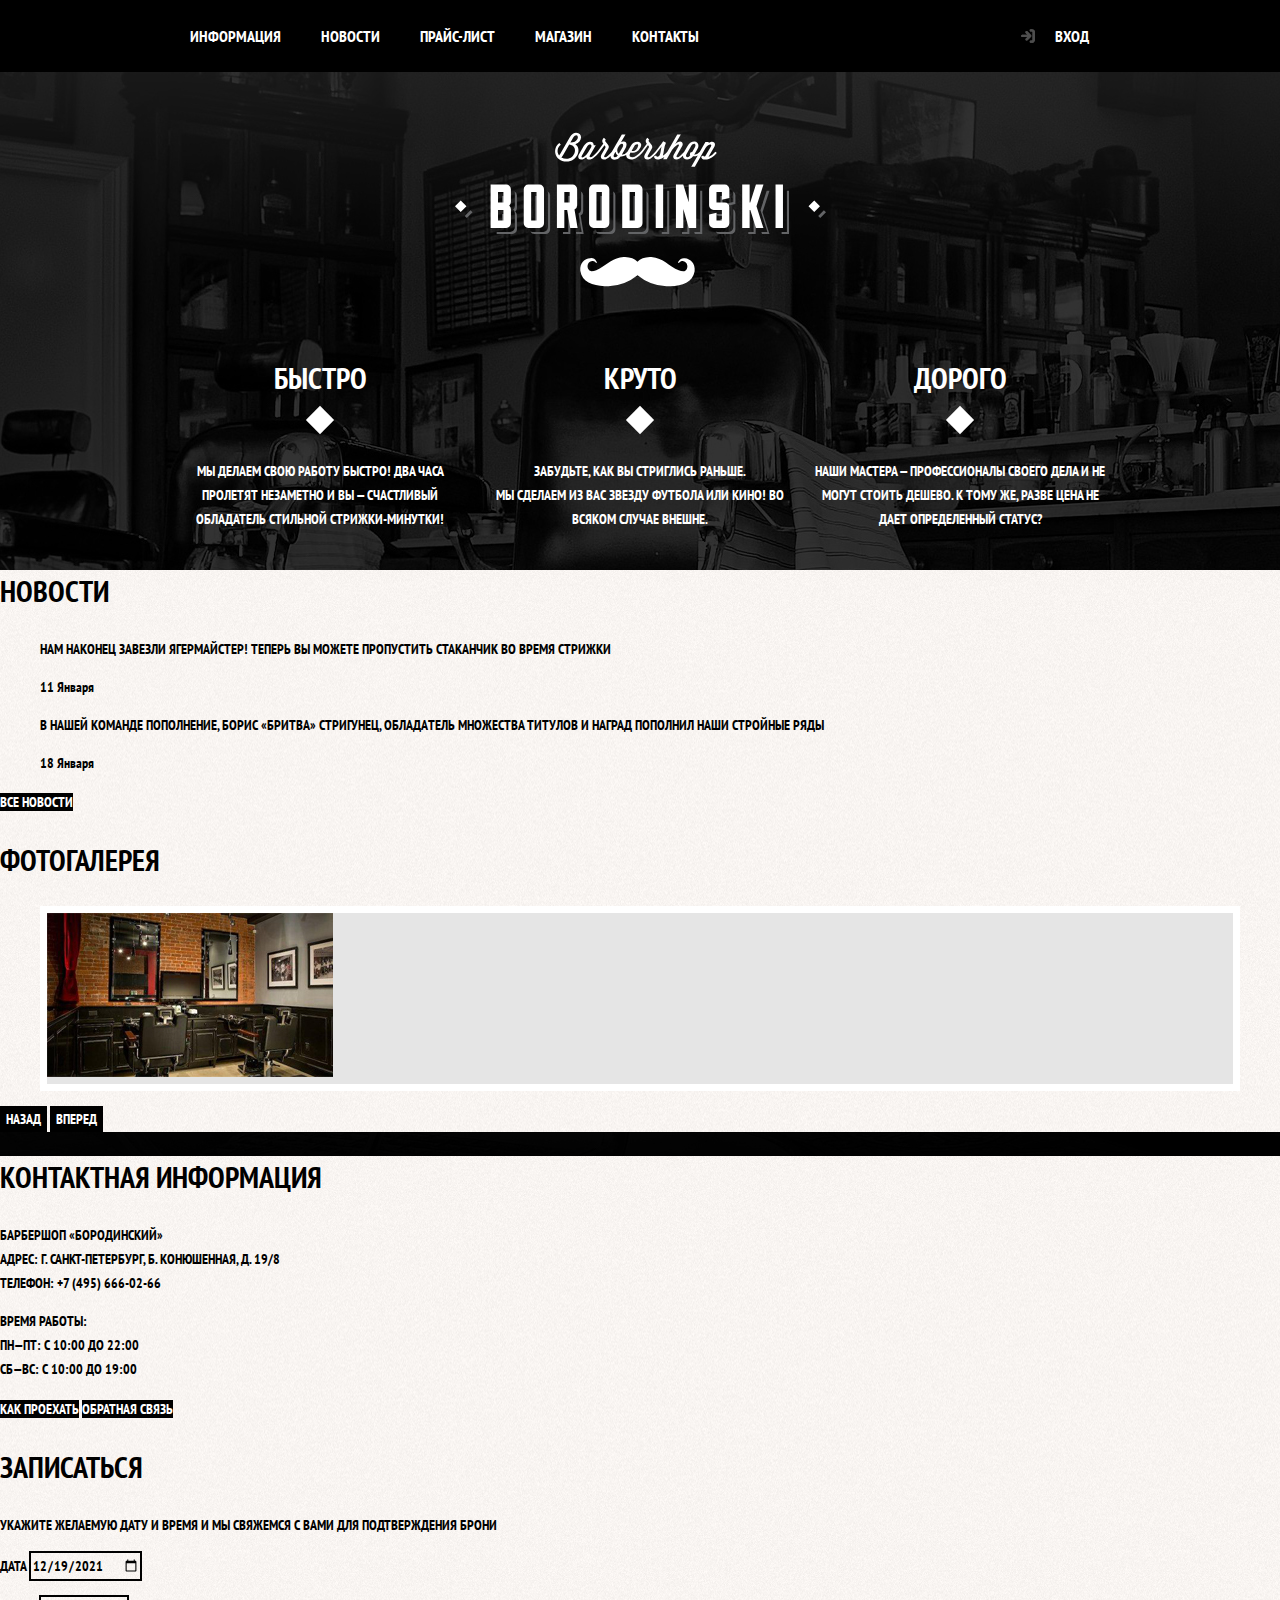
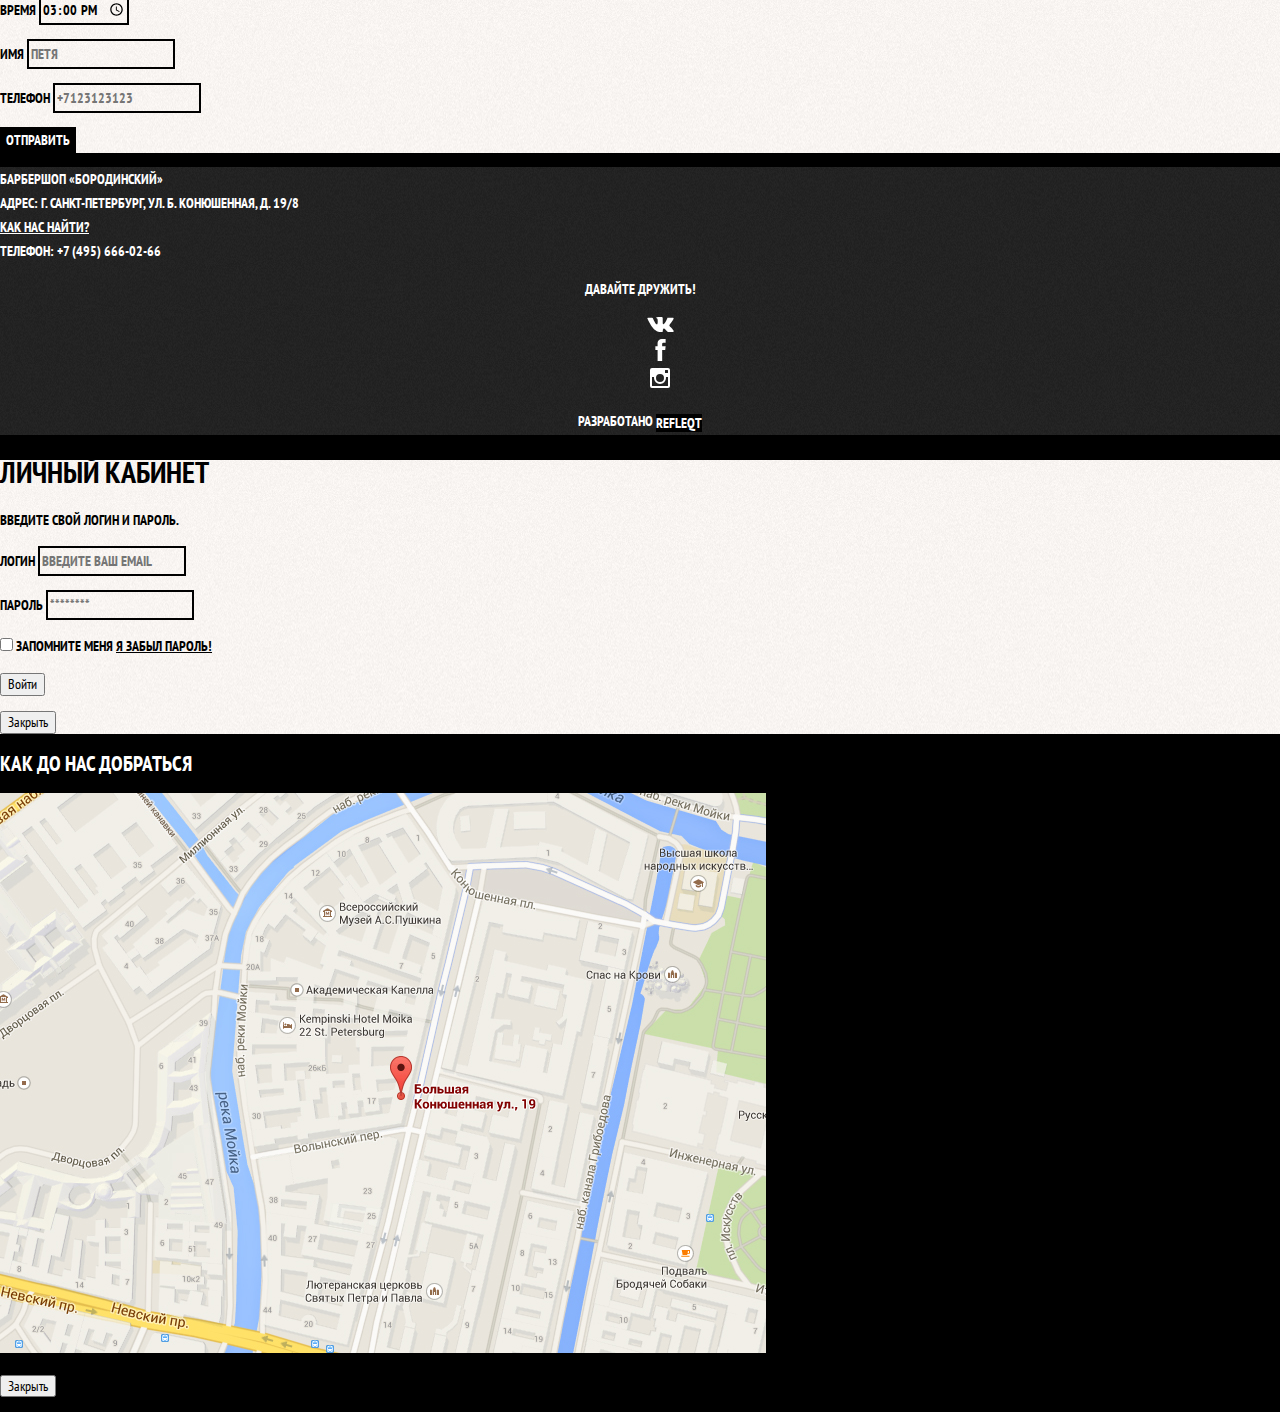
==== commit dc2cf7df: "features section was styled" ====
--- a/index.html
+++ b/index.html
@@ -59,10 +59,10 @@
       </nav>
     </header>
     <main>
-      <h1>Барбершоп «Бородинский»</h1>
+      <h1 class="visually-hidden">Барбершоп «Бородинский»</h1>
       <section>
-        <h2>Преимущества</h2>
-        <ul class="features-list">
+        <h2 class="visually-hidden">Преимущества</h2>
+        <ul class="features-list container">
           <li class="features-item">
             <h3>Быстро</h3>
             <p>
@@ -73,7 +73,7 @@
           <li class="features-item">
             <h3>Круто</h3>
             <p>
-              Забудьте, как вы стриглись раньше. Мы сделаем из вас звезду
+              Забудьте, как вы стриглись раньше.<br> Мы сделаем из вас звезду
               футбола или кино! Во всяком случае внешне.
             </p>
           </li>
--- a/style.css
+++ b/style.css
@@ -17,6 +17,19 @@
   text-decoration: none;
 }
 
+.visually-hidden {
+  position: absolute;
+  width: 1px;
+  height: 1px;
+  margin: -1px;
+  border: 0;
+  padding: 0;
+  white-space: nowrap;
+  clip-path: inset(100%);
+  clip: rect(0 0 0 0);
+  overflow: hidden;
+}
+
 .button {
   font: inherit;
   text-align: center;
@@ -53,6 +66,7 @@
   display: flex;
   flex-direction: column;
   align-items: center;
+  margin-bottom: 70px;
 }
 
 .main-logo {
@@ -121,15 +135,33 @@
 
 .features-list {
   list-style: none;
+  padding: 0;
+  display: flex;
+  justify-content: space-between;
 }
 
 .features-item {
   text-align: center;
+  width: 300px;
+  position: relative;
 }
 
 .features-item h3 {
   font-size: 30px;
   line-height: 42px;
+  margin: 0 0 60px 0;
+}
+
+.features-item h3:after {
+  content: '';
+  display: block;
+  position: absolute;
+  width: 20px;
+  height: 20px;
+  background-color: white;
+  transform: rotate(-45deg);
+  left: 140px;
+  top: 53px;
 }
 
 .index-columns {
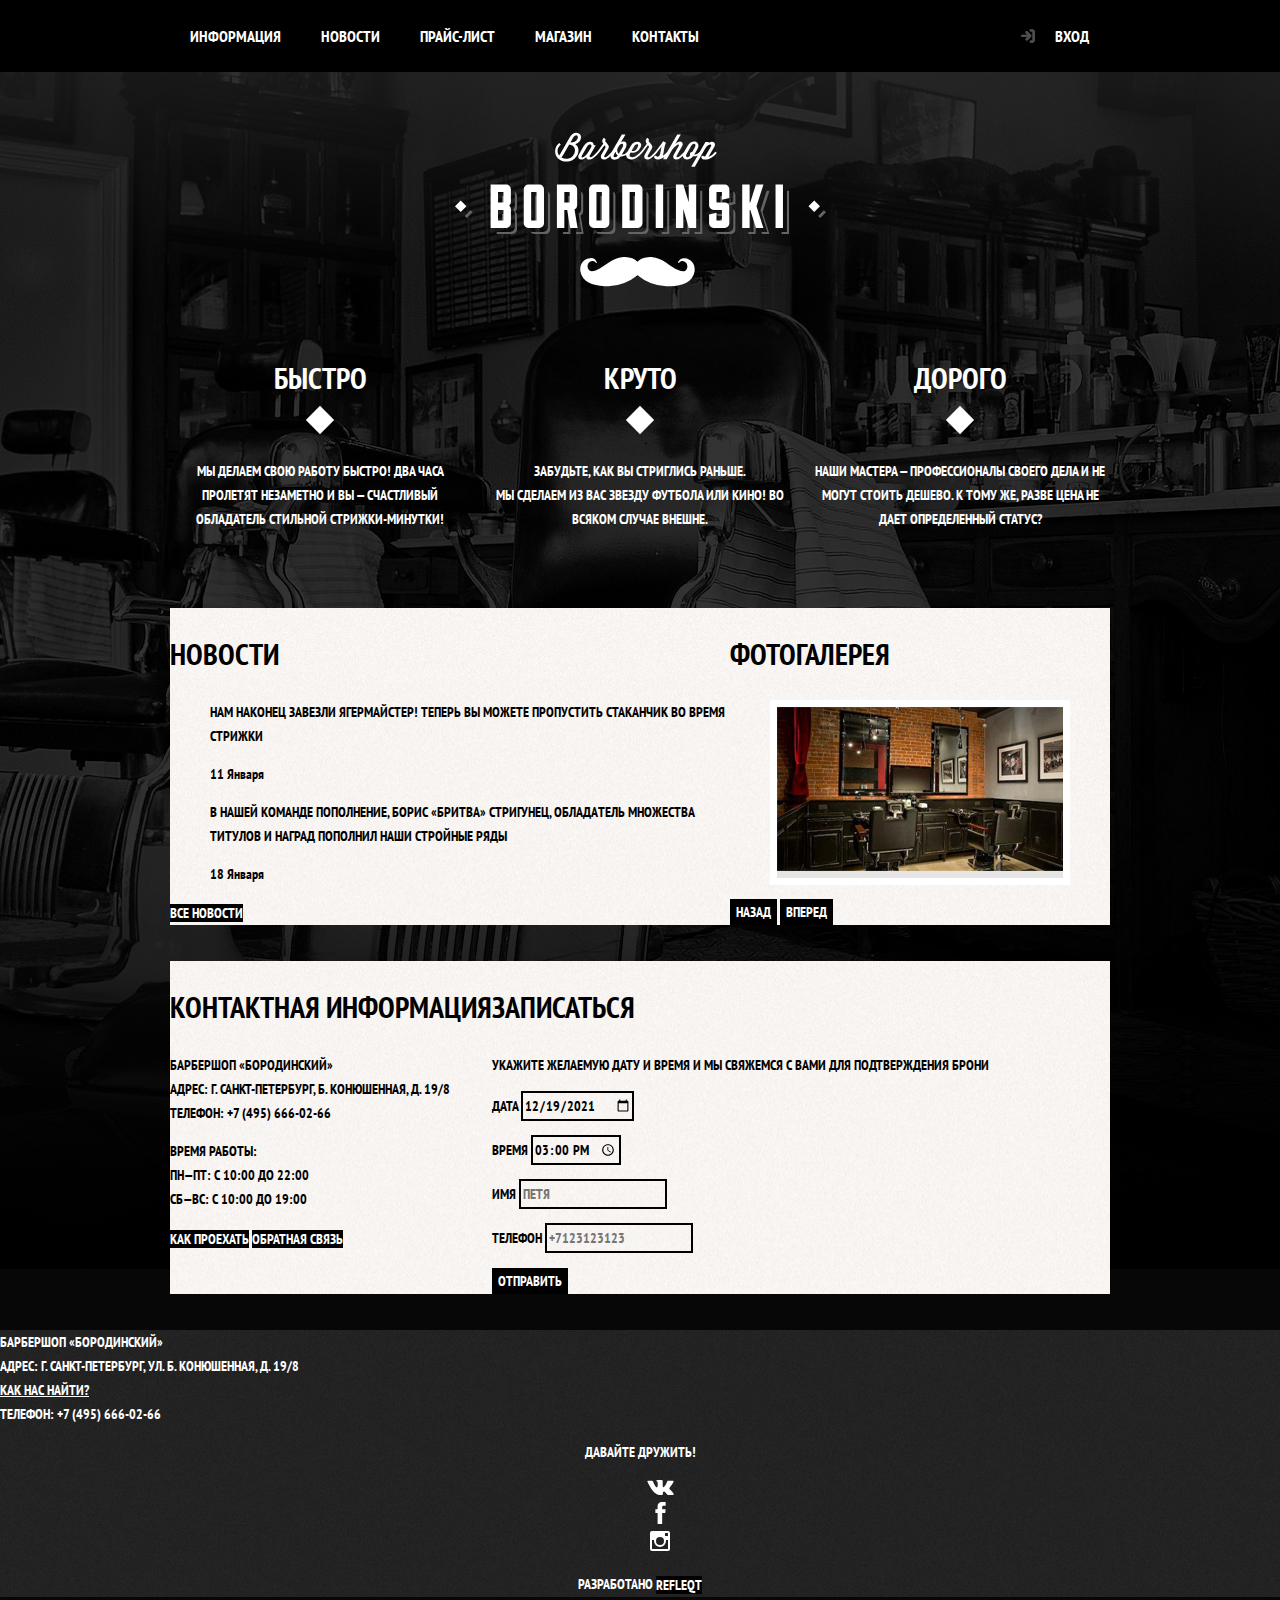
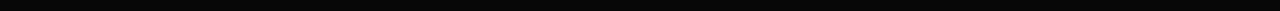
==== commit 6e6bca18: "positioned the news and gallery block" ====
--- a/index.html
+++ b/index.html
@@ -58,7 +58,7 @@
         </div>
       </nav>
     </header>
-    <main>
+    <main class="container">
       <h1 class="visually-hidden">Барбершоп «Бородинский»</h1>
       <section>
         <h2 class="visually-hidden">Преимущества</h2>
@@ -87,7 +87,7 @@
         </ul>
       </section>
       <div class="index-columns">
-        <section>
+        <section class="news">
           <h2>Новости</h2>
           <ul class="news-list">
             <li class="news-item">
@@ -107,7 +107,7 @@
           </ul>
           <a href="news.html" class="button">Все новости</a>
         </section>
-        <section>
+        <section class="gallery">
           <h2>Фотогалерея</h2>
           <figure class="gallery-content">
             <a href="#">
@@ -223,7 +223,7 @@
         </p>
       </div>
     </footer>
-    <section class="modal modal-login">
+    <!-- <section class="modal modal-login">
       <h2>Личный кабинет</h2>
       <p>Введите свой логин и пароль.</p>
       <form class="login-form" action="http://barbr/login.html" method="post">
@@ -255,9 +255,9 @@
         </p>
       </form>
       <button type="button">Закрыть</button>
-    </section>
+    </section> -->
 
-    <section>
+    <!-- <section>
       <h2>Как до нас добраться</h2>
       <p>
         <img
@@ -270,6 +270,6 @@
       <p>
         <button type="button">Закрыть</button>
       </p>
-    </section>
+    </section> -->
   </body>
 </html>
--- a/style.css
+++ b/style.css
@@ -115,9 +115,6 @@
   fill: #4d4d4d;
 }
 
-.login-icon path:hover {
-}
-
 .user-navigation a {
   color: inherit;
   padding: 26px 21px 26px 54px;
@@ -138,6 +135,7 @@
   padding: 0;
   display: flex;
   justify-content: space-between;
+  margin-bottom: 63px;
 }
 
 .features-item {
@@ -170,6 +168,8 @@
   background-image: url(img/background-pattern.jpg);
   background-repeat: repeat;
   background-position: 0 0;
+  display: flex;
+  margin-bottom: 36px;
 }
 
 .index-columns h2 {
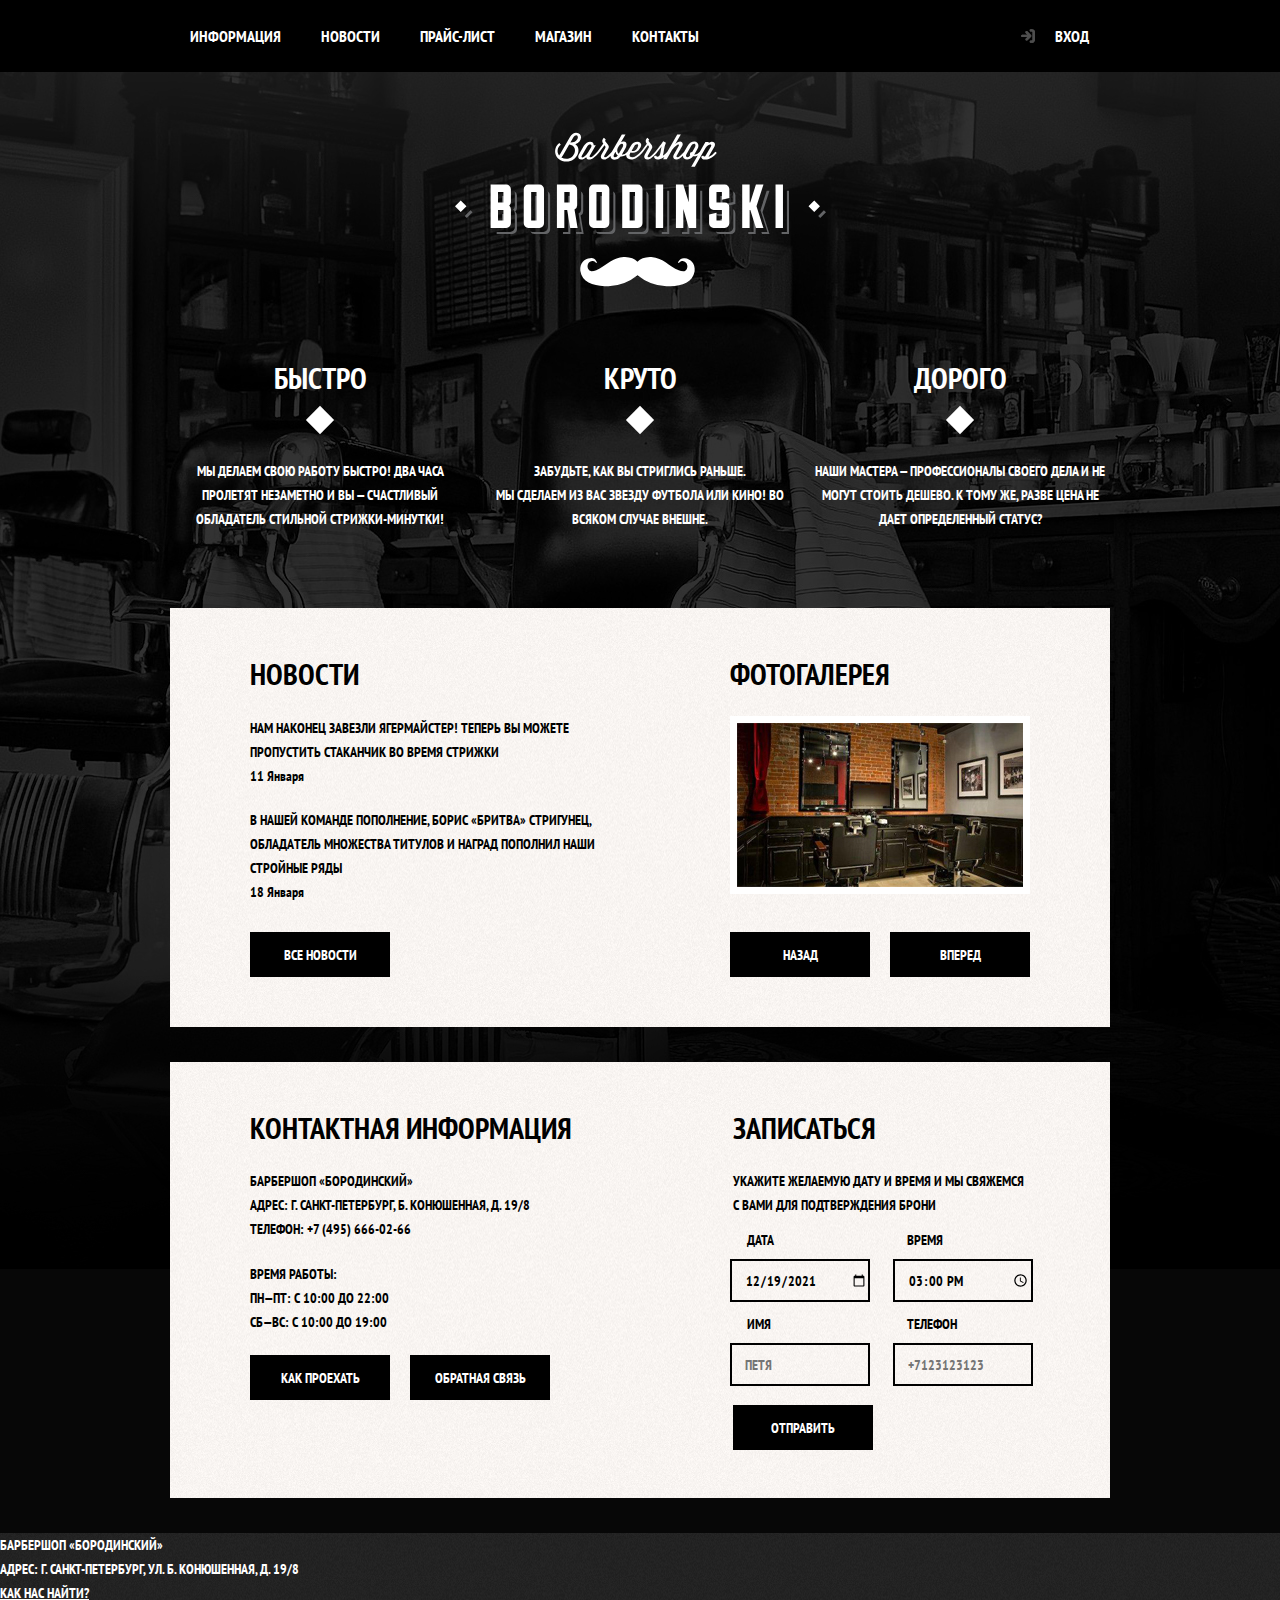
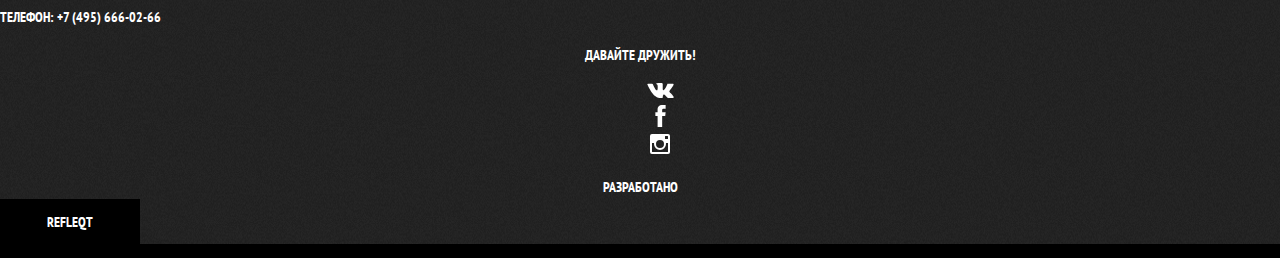
==== commit dfe7a47e: "finished news, gallery, contacts, appointments" ====
--- a/index.html
+++ b/index.html
@@ -73,8 +73,9 @@
           <li class="features-item">
             <h3>Круто</h3>
             <p>
-              Забудьте, как вы стриглись раньше.<br> Мы сделаем из вас звезду
-              футбола или кино! Во всяком случае внешне.
+              Забудьте, как вы стриглись раньше.<br />
+              Мы сделаем из вас звезду футбола или кино! Во всяком случае
+              внешне.
             </p>
           </li>
           <li class="features-item">
@@ -119,12 +120,14 @@
               />
             </a>
           </figure>
-          <button type="button" class="button">Назад</button>
-          <button type="button" class="button">Вперед</button>
+          <div class="button-wrapper">
+            <button type="button" class="button">Назад</button>
+            <button type="button" class="button">Вперед</button>
+          </div>
         </section>
       </div>
       <div class="index-columns">
-        <section>
+        <section class="contacts">
           <h2>Контактная информация</h2>
           <p>
             Барбершоп «бородинский»<br />
@@ -136,59 +139,59 @@
             Пн—пт: с 10:00 до 22:00<br />
             Сб—вс: с 10:00 до 19:00
           </p>
-          <a href="map.html" class="button">Как проехать</a>
-          <a href="contacts.html" class="button">Обратная связь</a>
-        </section>
-
-        <section>
+          <div class="button-wrapper">
+            <a href="map.html" class="button">Как проехать</a>
+            <a href="contacts.html" class="button">Обратная связь</a>
+          </div>
+        </section>
+
+        <section class="appointment">
           <h2>Записаться</h2>
           <p>
-            Укажите желаемую дату и время и мы свяжемся с вами для подтверждения
-            брони
+            Укажите желаемую дату и время и мы свяжемся<br />
+            с вами для подтверждения брони
           </p>
-          <div class="appointments">
-            <form action="http://barbr/" method="post">
-              <p>
-                <label for="appointment-date">Дата</label>
-                <input
-                  id="appointment-date"
-                  type="date"
-                  name="date"
-                  value="2021-12-19"
-                />
-              </p>
-              <p>
-                <label for="appointment-time">Время</label>
-                <input
-                  id="appointment-time"
-                  type="time"
-                  name="time"
-                  value="15:00"
-                />
-              </p>
-              <p>
-                <label for="appointment-name">Имя</label>
-                <input
-                  id="appointment-name"
-                  type="text"
-                  name="name"
-                  value=""
-                  placeholder="Петя"
-                />
-              </p>
-              <p>
-                <label for="appointment-phone">Телефон</label>
-                <input
-                  id="appointment-phone"
-                  type="phone"
-                  name="phone"
-                  value=""
-                  placeholder="+7123123123"
-                />
-              </p>
+          <fieldset>
+            <form class="appointments" action="#" method="post">
+              <label for="appointment-date">Дата</label>
+              <label for="appointment-time">Время</label>
+              <input
+                id="appointment-date"
+                type="date"
+                name="date"
+                value="2021-12-19"
+              />
+
+              
+              <input
+                id="appointment-time"
+                type="time"
+                name="time"
+                value="15:00"
+              />
+
+              <label for="appointment-name">Имя</label>
+              <label for="appointment-phone">Телефон</label>
+              <input
+                id="appointment-name"
+                type="text"
+                name="name"
+                value=""
+                placeholder="Петя"
+              />
+
+              
+              <input
+                id="appointment-phone"
+                type="phone"
+                name="phone"
+                value=""
+                placeholder="+7123123123"
+              />
+
               <button type="submit" class="button">Отправить</button>
             </form>
-          </div>
+          </fieldset>
         </section>
       </div>
     </main>
--- a/style.css
+++ b/style.css
@@ -31,19 +31,29 @@
 }
 
 .button {
+  display: flex;
+  align-items: center;
+  justify-content: center;
   font: inherit;
-  text-align: center;
   text-transform: uppercase;
   color: white;
   background-color: black;
-  vertical-align: middle;
   border: none;
-}
-
-.button:hover,
-.button:focus,
-.button:active {
+  width: 140px;
+  height: 45px;
+  cursor: pointer;
+}
+
+.button:hover {
   background-color: #663d15;
+}
+
+.button-wrapper {
+  display: flex;
+  justify-content: space-between;
+  align-items: stretch;
+  width: 300px;
+  height: 45px;
 }
 
 .container {
@@ -169,25 +179,117 @@
   background-repeat: repeat;
   background-position: 0 0;
   display: flex;
-  margin-bottom: 36px;
+  margin-bottom: 35px;
 }
 
 .index-columns h2 {
   font-size: 30px;
   line-height: 42px;
+  margin: 0;
+}
+
+.news {
+  width: 470px;
+  height: 419px;
+  padding: 45px 0 0 80px;
+  box-sizing: border-box;
+}
+
+.news h2 {
+  margin-bottom: 21px;
 }
 
 .news-list {
   list-style: none;
+  padding: 0;
+}
+
+.news-item {
+  width: 350px;
+  margin-bottom: 20px;
+}
+
+.news-item:nth-child(2){
+  margin-bottom: 28px;
+}
+
+.news-item p {
+  margin: 0;
 }
 
 .news-item time {
   text-transform: none;
+}
+
+.gallery {
+  width: 470px;
+  height: 419px;
+  padding: 45px 0 0 90px;
+  box-sizing: border-box;
+}
+
+.gallery h2 {
+  margin-bottom: 21px;
 }
 
 .gallery-content {
   background-color: #e5e5e5;
   border: 7px solid #ffffff;
+  margin: 0;
+  width: 300px;
+  height: 178px;
+  box-sizing: border-box;
+  margin-bottom: 38px;
+}
+
+.contacts {
+  width: 470px;
+  height: 436px;
+  padding: 45px 0 0 80px;
+  box-sizing: border-box;
+}
+
+.contacts h2 {
+  margin-bottom: 20px;
+}
+
+.contacts p {
+  margin-bottom: 21px;
+}
+
+.appointment {
+  width: 470px;
+  height: 436px;
+  padding: 45px 0 0 93px;
+  box-sizing: border-box;
+}
+
+.appointment h2 {
+  margin-bottom: 20px;
+}
+
+.appointment p {
+  margin-bottom: 11px;
+}
+
+fieldset {
+  border: none;
+  margin: 0;
+  padding: 0;
+}
+
+.appointments {
+  width: 300px;
+  display: flex;
+  flex-wrap: wrap;
+  justify-content: space-between;
+}
+
+.appointments label {
+  width: 140px;
+  padding-left: 14px;
+  box-sizing: border-box;
+  margin-bottom: 7px;
 }
 
 .appointments input {
@@ -196,11 +298,22 @@
   border: 2px solid #000000;
   background-color: transparent;
   outline: none;
+  width: 140px;
+  height: 43px;
+  box-sizing: border-box;
+  margin-left: -3px;
+  margin-bottom: 10px;
+  padding-left: 13px;
+}
+
+.appointments input:nth-child(8){
+  margin-bottom: 19px;
 }
 
 .appointments input:focus {
   border: 2px solid #663d15;
 }
+
 
 .main-footer {
   color: #ffffff;
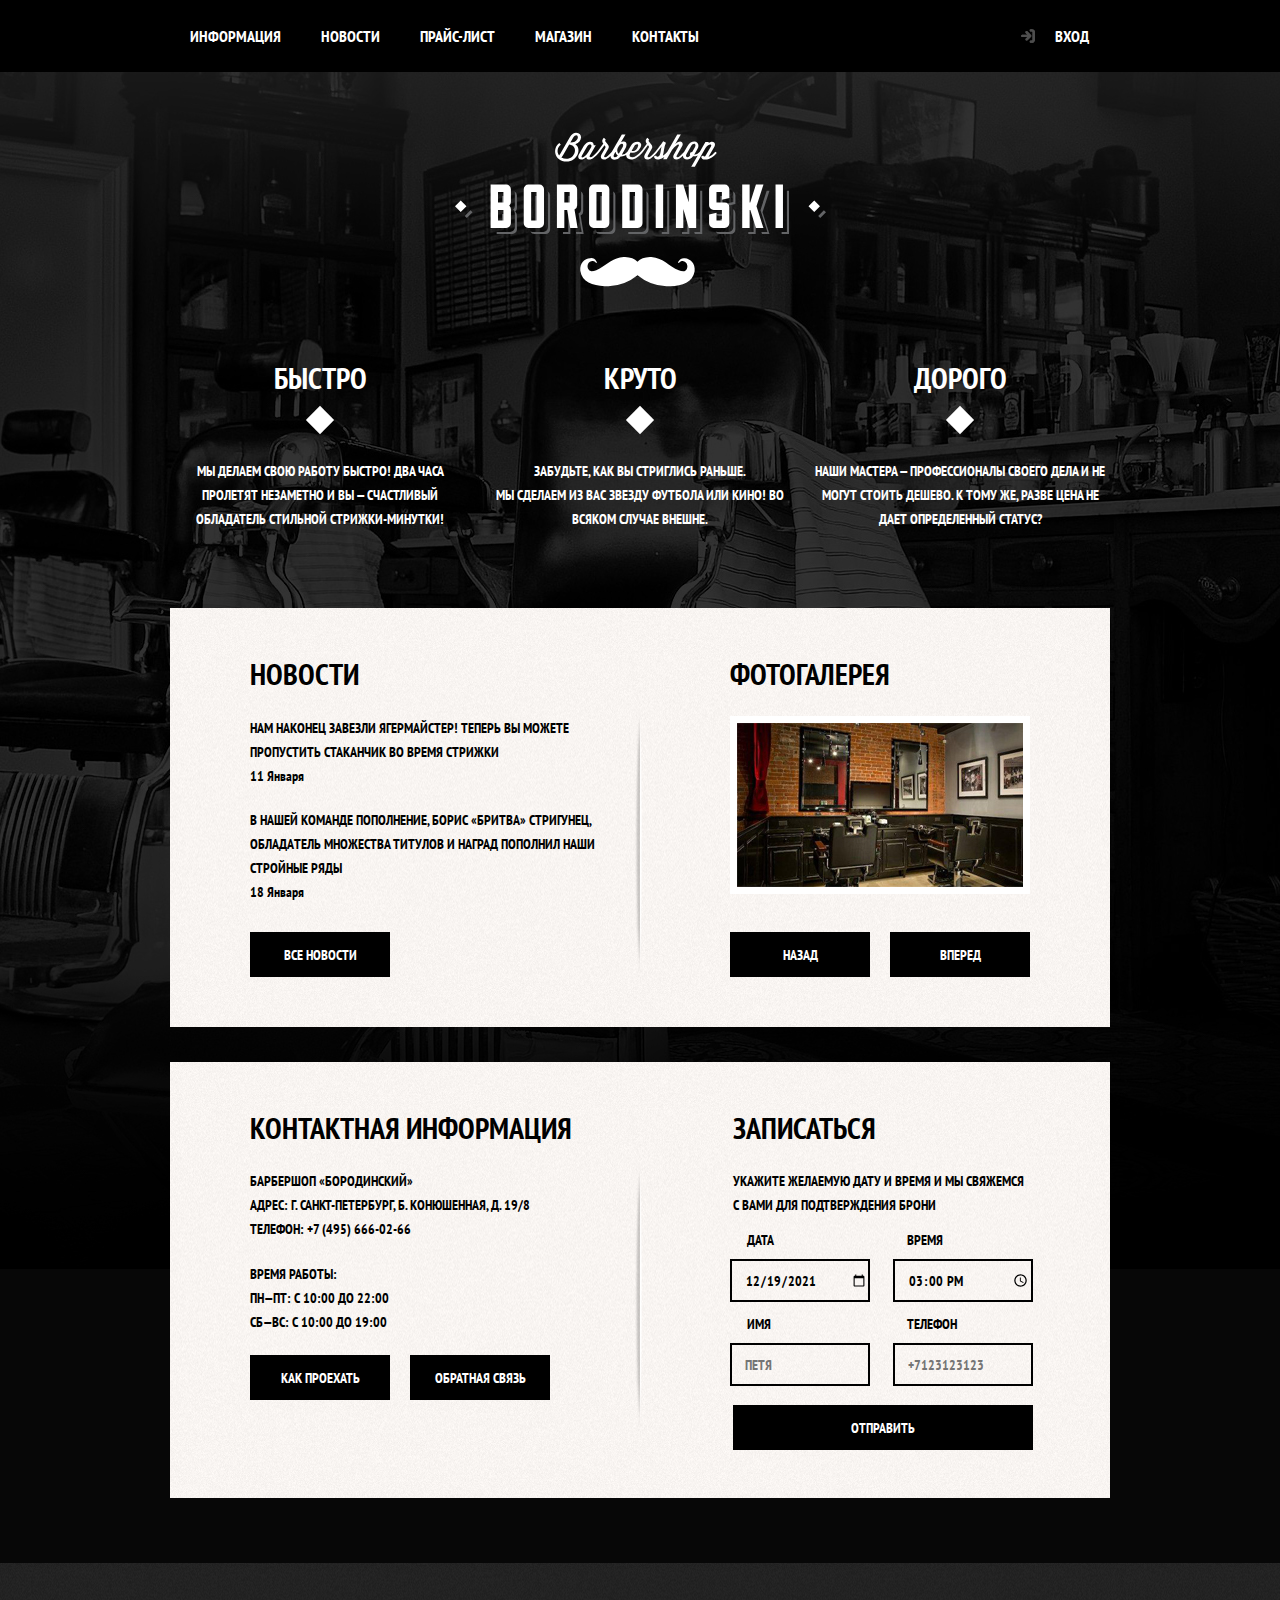
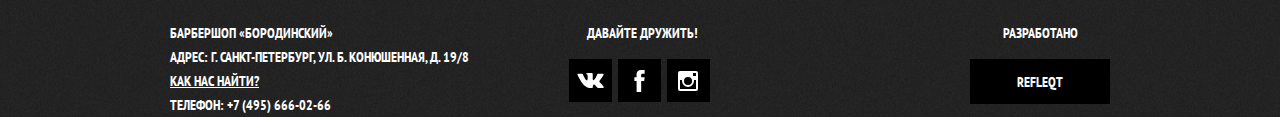
==== commit 210831c2: "finished the footer section" ====
--- a/index.html
+++ b/index.html
@@ -162,7 +162,6 @@
                 value="2021-12-19"
               />
 
-              
               <input
                 id="appointment-time"
                 type="time"
@@ -180,7 +179,6 @@
                 placeholder="Петя"
               />
 
-              
               <input
                 id="appointment-phone"
                 type="phone"
@@ -197,33 +195,69 @@
     </main>
 
     <footer class="main-footer">
-      <div class="footer-contacts">
-        <p>
-          Барбершоп «бородинский»<br />
-          Адрес: г. санкт-петербург, ул. б. конюшенная, д. 19/8<br />
-          <a href="map.html">Как нас найти?</a><br />
-          Телефон: +7 (495) 666-02-66
-        </p>
-      </div>
-      <div class="footer-socials">
-        <p>Давайте дружить!</p>
-        <ul>
-          <li>
-            <a href="#"><img src="img/vk-icon.svg" /></a>
-          </li>
-          <li>
-            <a href="#"><img src="img/fb-icon.svg" /></a>
-          </li>
-          <li>
-            <a href="#"><img src="img/ig-icon.svg" /></a>
-          </li>
-        </ul>
-      </div>
-      <div class="footer-copyright">
-        <p>
-          Разработано
+      <div class="container">
+        <div class="footer-contacts">
+          <p>
+            Барбершоп «бородинский»<br />
+            Адрес: г. санкт-петербург, ул. б. конюшенная, д. 19/8<br />
+            <a href="map.html">Как нас найти?</a><br />
+            Телефон: +7 (495) 666-02-66
+          </p>
+        </div>
+        <div class="footer-socials">
+          <p>Давайте дружить!</p>
+          <ul class="footer-icons">
+            <li>
+              <a href="#">
+                <svg
+                  xmlns="http://www.w3.org/2000/svg"
+                  width="27"
+                  height="15"
+                  viewBox="0 0 26.14 14.91"
+                >
+                  <path
+                    d="M26 13.47l-.09-.17a13.55 13.55 0 0 0-2.6-3q-.87-.83-1.1-1.12A1 1 0 0 1 22 8a10.27 10.27 0 0 1 1.22-1.78l.88-1.16q2.35-3.13 2-4L26 .94a.8.8 0 0 0-.4-.22 2.14 2.14 0 0 0-.87 0h-3.92a.51.51 0 0 0-.27 0h-.3a.6.6 0 0 0-.15.14.93.93 0 0 0-.14.24 22.22 22.22 0 0 1-1.46 3.06q-.5.84-.93 1.46a7 7 0 0 1-.71.91 4.94 4.94 0 0 1-.52.47q-.23.18-.35.15l-.23-.05a.9.9 0 0 1-.31-.33 1.49 1.49 0 0 1-.16-.53V1.6a3.14 3.14 0 0 0 0-.62 2.12 2.12 0 0 0-.14-.44.73.73 0 0 0-.28-.33 1.57 1.57 0 0 0-.46-.18A9 9 0 0 0 12.57 0a8.93 8.93 0 0 0-3.25.33 1.83 1.83 0 0 0-.52.41q-.25.3-.07.33a1.67 1.67 0 0 1 1.16.59l.08.16a2.6 2.6 0 0 1 .19.63 6.32 6.32 0 0 1 .12 1 10.59 10.59 0 0 1 0 1.7q-.07.71-.13 1.1a2.21 2.21 0 0 1-.18.64 2.69 2.69 0 0 1-.16.3l-.07.07a1 1 0 0 1-.37.07.86.86 0 0 1-.46-.19 3.27 3.27 0 0 1-.56-.52 7 7 0 0 1-.66-.93q-.37-.6-.76-1.42l-.22-.39q-.2-.38-.56-1.11t-.62-1.43A.9.9 0 0 0 5.2.9h-.07a.93.93 0 0 0-.22-.16A1.44 1.44 0 0 0 4.6.65L.87.68A1 1 0 0 0 .1.94L0 1a.44.44 0 0 0 0 .22 1.08 1.08 0 0 0 .08.37Q.9 3.53 1.86 5.31t1.66 2.87Q4.23 9.27 5 10.24t1 1.24l.37.41.34.33a8.06 8.06 0 0 0 1 .78 16.34 16.34 0 0 0 1.4.9 7.6 7.6 0 0 0 1.79.72 6.19 6.19 0 0 0 2 .22h1.57a1.08 1.08 0 0 0 .72-.3l.05-.07a.9.9 0 0 0 .1-.25 1.38 1.38 0 0 0 0-.37 4.48 4.48 0 0 1 .09-1.05 2.77 2.77 0 0 1 .23-.71 1.74 1.74 0 0 1 .29-.4 1.19 1.19 0 0 1 .23-.2h.11a.86.86 0 0 1 .77.21 4.52 4.52 0 0 1 .83.79q.39.47.93 1.05a6.41 6.41 0 0 0 1 .87l.27.16a3.31 3.31 0 0 0 .71.3 1.53 1.53 0 0 0 .76.07l3.48-.05a1.58 1.58 0 0 0 .8-.17.68.68 0 0 0 .34-.37 1.06 1.06 0 0 0 0-.46 1.71 1.71 0 0 0-.1-.36z"
+                    fill="#fff"
+                  />
+                </svg>
+              </a>
+            </li>
+            <li>
+              <a href="#"
+                ><svg
+                  xmlns="http://www.w3.org/2000/svg"
+                  width="19"
+                  height="22"
+                  viewBox="0 0 10.15 21.74"
+                >
+                  <path
+                    d="M3.34 1.12A4.77 4.77 0 0 1 6.53 0h3.61v3.81H7.81a1.07 1.07 0 0 0-1.09.83v2.55h3.42c-.08 1.23-.24 2.45-.41 3.67h-3v10.87H2.21V10.86H0V7.21h2.19V3.66a3.83 3.83 0 0 1 1.15-2.54z"
+                    fill="#fff"
+                  />
+                </svg>
+              </a>
+            </li>
+            <li>
+              <a href="#"
+                ><svg
+                  xmlns="http://www.w3.org/2000/svg"
+                  width="20"
+                  height="20"
+                  viewBox="0 0 20 20"
+                >
+                  <path
+                    d="M18 0H2a2 2 0 0 0-2 2v16a2 2 0 0 0 2 2h16a2 2 0 0 0 2-2V2a2 2 0 0 0-2-2zm-8 6a4 4 0 1 1-4 4 4 4 0 0 1 4-4zM2.5 18a.47.47 0 0 1-.5-.5V9h2.1a3.4 3.4 0 0 0-.1 1 6 6 0 1 0 12 0 3.4 3.4 0 0 0-.1-1H18v8.5a.47.47 0 0 1-.5.5zM18 4.5a.47.47 0 0 1-.5.5h-2a.47.47 0 0 1-.5-.5v-2a.47.47 0 0 1 .5-.5h2a.47.47 0 0 1 .5.5z"
+                    fill="#fff"
+                  />
+                </svg>
+              </a>
+            </li>
+          </ul>
+        </div>
+        <div class="footer-copyright">
+          <p>Разработано</p>
           <a class="button" href="refleqt.ru">REFLEQT</a>
-        </p>
+        </div>
       </div>
     </footer>
     <!-- <section class="modal modal-login">
--- a/style.css
+++ b/style.css
@@ -180,12 +180,28 @@
   background-position: 0 0;
   display: flex;
   margin-bottom: 35px;
+  position: relative;
+}
+
+.index-columns:last-child {
+  margin-bottom: 65px;
 }
 
 .index-columns h2 {
   font-size: 30px;
   line-height: 42px;
   margin: 0;
+}
+
+.news::after {
+  content: '';
+  display: block;
+  width: 8px;
+  height: 278px;
+  background-image: url(/img/decor-devider.png);
+  position: absolute;
+  top: 95px;
+  left: 465px;
 }
 
 .news {
@@ -240,6 +256,17 @@
   height: 178px;
   box-sizing: border-box;
   margin-bottom: 38px;
+}
+
+.contacts::after {
+  content: '';
+  display: block;
+  width: 8px;
+  height: 278px;
+  background-image: url(/img/decor-devider.png);
+  position: absolute;
+  top: 95px;
+  left: 465px;
 }
 
 .contacts {
@@ -314,6 +341,10 @@
   border: 2px solid #663d15;
 }
 
+.appointments .button {
+  width: 300px;
+}
+
 
 .main-footer {
   color: #ffffff;
@@ -321,6 +352,16 @@
   background-image: url(img/footer-pattern.png);
   background-repeat: repeat;
   background-position: 0 0;
+  padding-top: 58px;
+}
+
+.main-footer p {
+  margin: 0;
+}
+
+.main-footer .container {
+  display: flex;
+  justify-content: space-between;
 }
 
 .footer-contacts a {
@@ -330,14 +371,46 @@
 
 .footer-socials {
   text-align: center;
-}
-
-.footer-socials ul {
+  display: flex;
+  flex-direction: column;
+  margin-right: 155px; 
+}
+
+.footer-socials p, a {
+  margin: 0;
+}
+
+.footer-socials .footer-icons {
   list-style: none;
+  display: flex;
+  justify-content: space-between;
+  padding: 0;
+}
+
+.footer-icons li a {
+  display: flex;
+  width: 43px;
+  height: 43px;
+  background-color: #000000;
+  justify-content: center;
+  align-items: center;
+  margin-right: 6px;
+}
+
+.footer-icons li a:hover {
+  background-color: #ffffff;
+}
+
+.footer-icons li a:hover path {
+  fill: black;
 }
 
 .footer-copyright {
   text-align: center;
+}
+
+.footer-copyright p {
+  margin-bottom: 14px;
 }
 
 .footer-copyright .button:hover,
